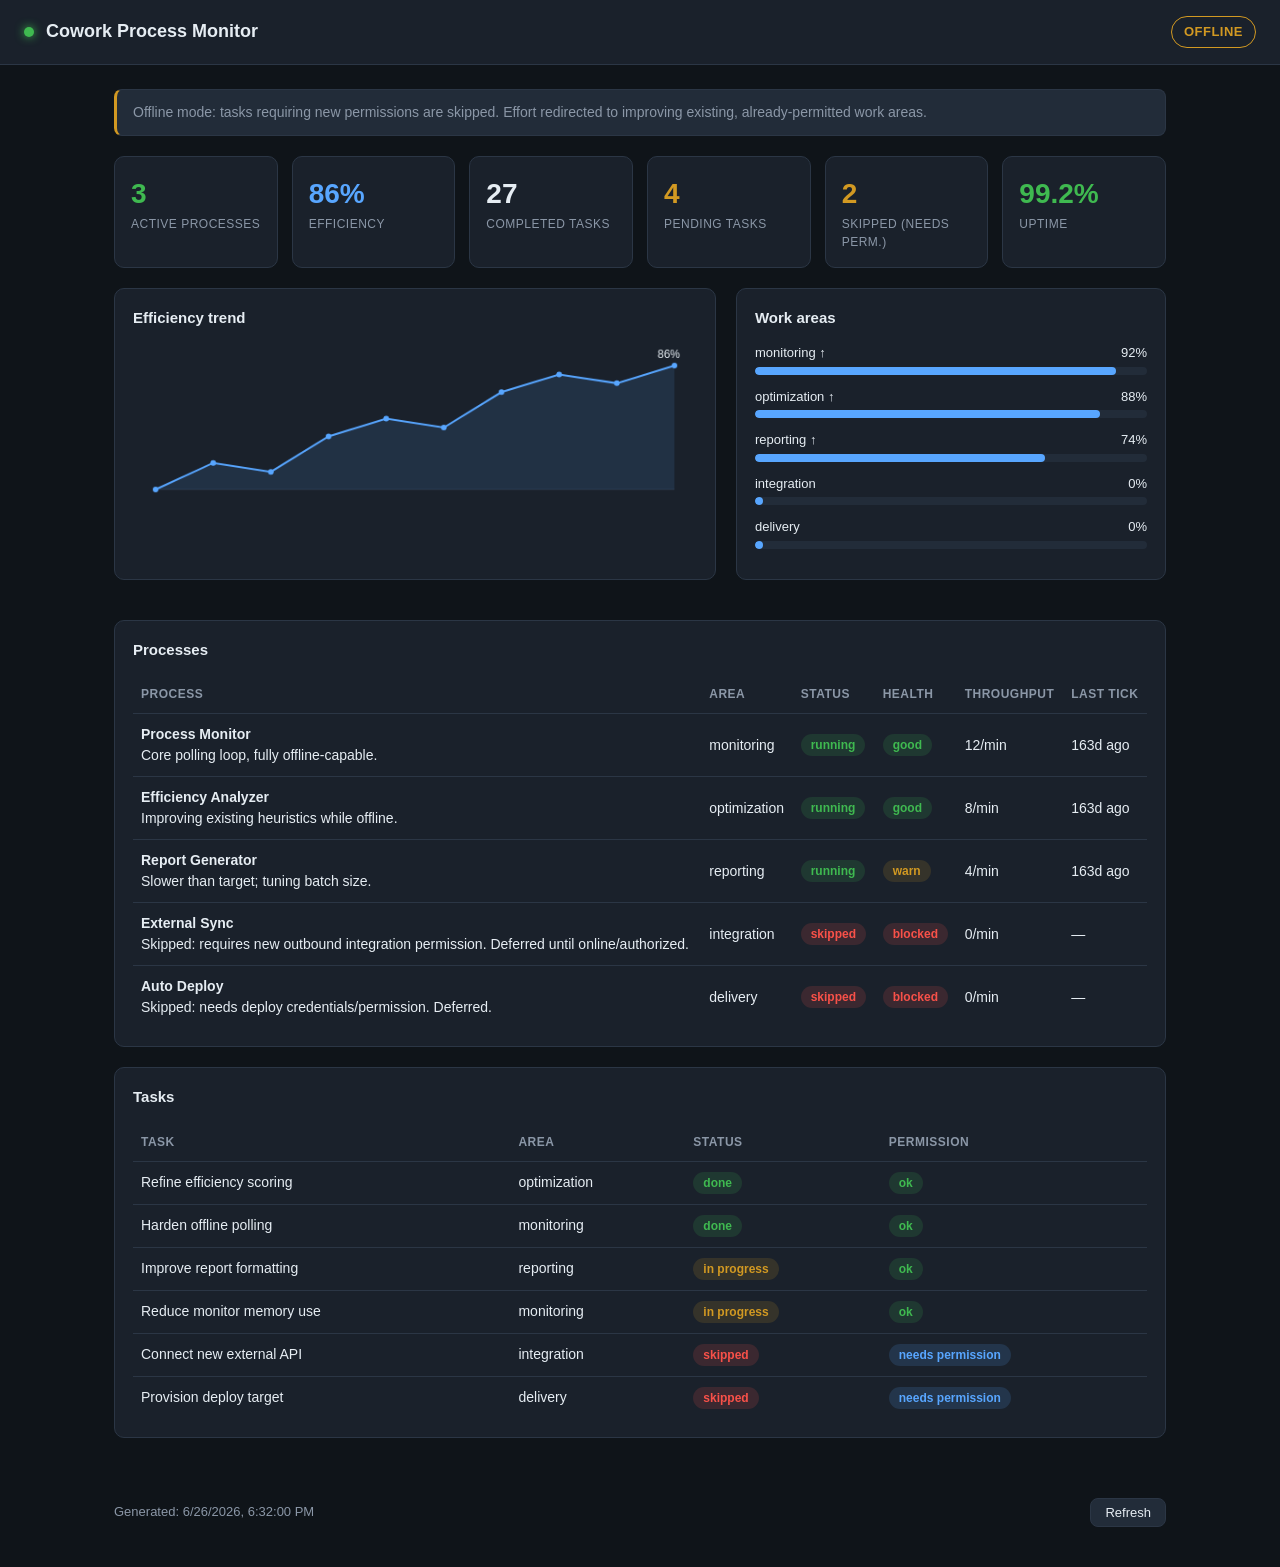
==== dashboard/index.html @ 56c5320e "Add self-contained Cowork process monitoring dashboard Web-accessible visual dashboard for monitorin" ====
<!DOCTYPE html>
<html lang="en">
<head>
  <meta charset="UTF-8" />
  <meta name="viewport" content="width=device-width, initial-scale=1.0" />
  <title>Cowork Process Monitor</title>
  <link rel="stylesheet" href="assets/dashboard.css" />
</head>
<body>
  <header class="topbar">
    <div class="brand">
      <span class="dot"></span>
      <h1>Cowork Process Monitor</h1>
    </div>
    <div class="mode" id="modeBadge">…</div>
  </header>

  <main id="app">
    <p class="loading" id="loading">Loading status…</p>

    <section class="mode-note" id="modeNote" hidden></section>

    <section class="cards" id="cards" hidden></section>

    <section class="grid">
      <div class="panel" id="trendPanel" hidden>
        <h2>Efficiency trend</h2>
        <canvas id="trend" width="600" height="180" aria-label="Efficiency trend chart"></canvas>
      </div>
      <div class="panel" id="areasPanel" hidden>
        <h2>Work areas</h2>
        <div id="areas"></div>
      </div>
    </section>

    <section class="panel" id="procPanel" hidden>
      <h2>Processes</h2>
      <table id="procTable">
        <thead>
          <tr><th>Process</th><th>Area</th><th>Status</th><th>Health</th><th>Throughput</th><th>Last tick</th></tr>
        </thead>
        <tbody></tbody>
      </table>
    </section>

    <section class="panel" id="taskPanel" hidden>
      <h2>Tasks</h2>
      <table id="taskTable">
        <thead><tr><th>Task</th><th>Area</th><th>Status</th><th>Permission</th></tr></thead>
        <tbody></tbody>
      </table>
    </section>
  </main>

  <footer class="footer">
    <span id="generatedAt">—</span>
    <button id="refresh" type="button">Refresh</button>
  </footer>

  <script src="assets/dashboard.js"></script>
</body>
</html>
---- dashboard/assets/dashboard.css ----
:root {
  --bg: #0f1419;
  --panel: #1a212b;
  --panel-2: #222c39;
  --text: #e6edf3;
  --muted: #8b97a7;
  --line: #2b3645;
  --good: #3fb950;
  --warn: #d29922;
  --bad: #f85149;
  --accent: #58a6ff;
}

* { box-sizing: border-box; }

body {
  margin: 0;
  font-family: -apple-system, BlinkMacSystemFont, "Segoe UI", Roboto, Helvetica, Arial, sans-serif;
  background: var(--bg);
  color: var(--text);
  line-height: 1.5;
}

.topbar {
  display: flex;
  align-items: center;
  justify-content: space-between;
  padding: 16px 24px;
  border-bottom: 1px solid var(--line);
  background: var(--panel);
}

.brand { display: flex; align-items: center; gap: 12px; }
.brand h1 { font-size: 18px; margin: 0; font-weight: 600; }
.brand .dot {
  width: 10px; height: 10px; border-radius: 50%;
  background: var(--good);
  box-shadow: 0 0 10px var(--good);
}

.mode {
  font-size: 13px;
  font-weight: 600;
  padding: 5px 12px;
  border-radius: 999px;
  border: 1px solid var(--line);
  text-transform: uppercase;
  letter-spacing: 0.5px;
}
.mode.offline { color: var(--warn); border-color: var(--warn); }
.mode.online { color: var(--good); border-color: var(--good); }

main { max-width: 1100px; margin: 0 auto; padding: 24px; }

.loading { color: var(--muted); }

.mode-note {
  background: var(--panel-2);
  border: 1px solid var(--line);
  border-left: 3px solid var(--warn);
  padding: 12px 16px;
  border-radius: 8px;
  font-size: 14px;
  color: var(--muted);
  margin-bottom: 20px;
}

.cards {
  display: grid;
  grid-template-columns: repeat(auto-fit, minmax(160px, 1fr));
  gap: 14px;
  margin-bottom: 20px;
}
.card {
  background: var(--panel);
  border: 1px solid var(--line);
  border-radius: 10px;
  padding: 16px;
}
.card .value { font-size: 28px; font-weight: 700; }
.card .label { font-size: 12px; color: var(--muted); text-transform: uppercase; letter-spacing: 0.5px; }
.card.accent .value { color: var(--accent); }
.card.warn .value { color: var(--warn); }
.card.good .value { color: var(--good); }

.grid {
  display: grid;
  grid-template-columns: 1.4fr 1fr;
  gap: 20px;
  margin-bottom: 20px;
}
@media (max-width: 760px) { .grid { grid-template-columns: 1fr; } }

.panel {
  background: var(--panel);
  border: 1px solid var(--line);
  border-radius: 10px;
  padding: 18px;
  margin-bottom: 20px;
}
.panel h2 { margin: 0 0 14px; font-size: 15px; font-weight: 600; }

canvas { width: 100%; height: auto; }

.area-row { margin-bottom: 12px; }
.area-row .area-head { display: flex; justify-content: space-between; font-size: 13px; margin-bottom: 4px; }
.area-bar { height: 8px; background: var(--panel-2); border-radius: 999px; overflow: hidden; }
.area-bar > span { display: block; height: 100%; background: var(--accent); border-radius: 999px; }

table { width: 100%; border-collapse: collapse; font-size: 14px; }
th, td { text-align: left; padding: 10px 8px; border-bottom: 1px solid var(--line); }
th { color: var(--muted); font-weight: 600; font-size: 12px; text-transform: uppercase; letter-spacing: 0.5px; }
tr:last-child td { border-bottom: none; }

.pill {
  display: inline-block;
  font-size: 12px;
  font-weight: 600;
  padding: 2px 10px;
  border-radius: 999px;
}
.pill.running, .pill.done, .pill.good { background: rgba(63,185,80,0.15); color: var(--good); }
.pill.warn, .pill.in_progress { background: rgba(210,153,34,0.15); color: var(--warn); }
.pill.skipped, .pill.blocked, .pill.bad { background: rgba(248,81,73,0.15); color: var(--bad); }
.pill.needs { background: rgba(88,166,255,0.15); color: var(--accent); }

.footer {
  max-width: 1100px;
  margin: 0 auto;
  padding: 16px 24px 40px;
  display: flex;
  align-items: center;
  justify-content: space-between;
  color: var(--muted);
  font-size: 13px;
}
.footer button {
  background: var(--panel-2);
  color: var(--text);
  border: 1px solid var(--line);
  border-radius: 8px;
  padding: 6px 14px;
  cursor: pointer;
  font-size: 13px;
}
.footer button:hover { border-color: var(--accent); }
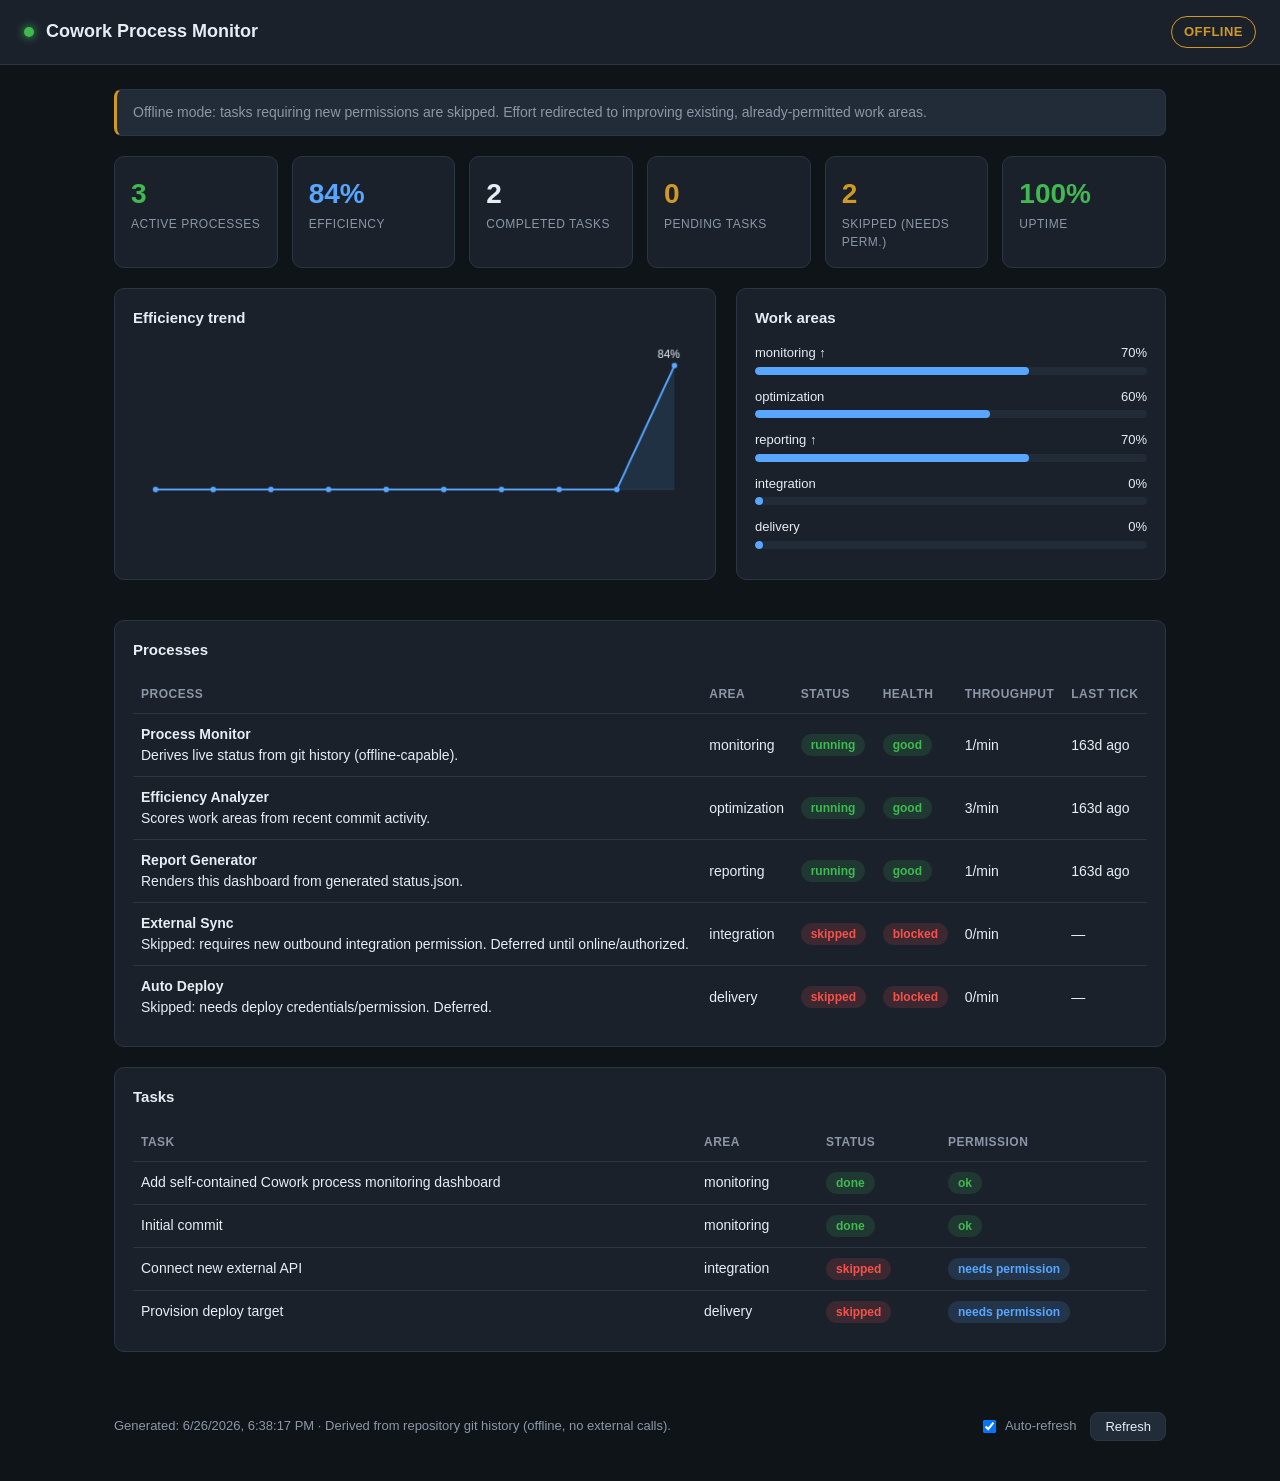
==== commit efbd2228: "Add real git-derived data feed, fix Pages deploy, dashboard tweaks - generate_status.py builds statu" ====
--- a/dashboard/index.html
+++ b/dashboard/index.html
@@ -4,6 +4,7 @@
   <meta charset="UTF-8" />
   <meta name="viewport" content="width=device-width, initial-scale=1.0" />
   <title>Cowork Process Monitor</title>
+  <link rel="icon" href="data:," />
   <link rel="stylesheet" href="assets/dashboard.css" />
 </head>
 <body>
@@ -53,8 +54,14 @@
   </main>
 
   <footer class="footer">
-    <span id="generatedAt">—</span>
-    <button id="refresh" type="button">Refresh</button>
+    <span id="meta">
+      <span id="generatedAt">—</span>
+      <span id="dataSource" class="datasource"></span>
+    </span>
+    <span class="footer-actions">
+      <label class="auto"><input type="checkbox" id="autoRefresh" checked /> Auto-refresh</label>
+      <button id="refresh" type="button">Refresh</button>
+    </span>
   </footer>
 
   <script src="assets/dashboard.js"></script>
--- a/dashboard/assets/dashboard.css
+++ b/dashboard/assets/dashboard.css
@@ -144,3 +144,9 @@
   font-size: 13px;
 }
 .footer button:hover { border-color: var(--accent); }
+.footer-actions { display: flex; align-items: center; gap: 14px; }
+.footer .auto { display: flex; align-items: center; gap: 6px; cursor: pointer; }
+.datasource { color: var(--muted); }
+@media (max-width: 600px) {
+  .footer { flex-direction: column; align-items: flex-start; gap: 12px; }
+}
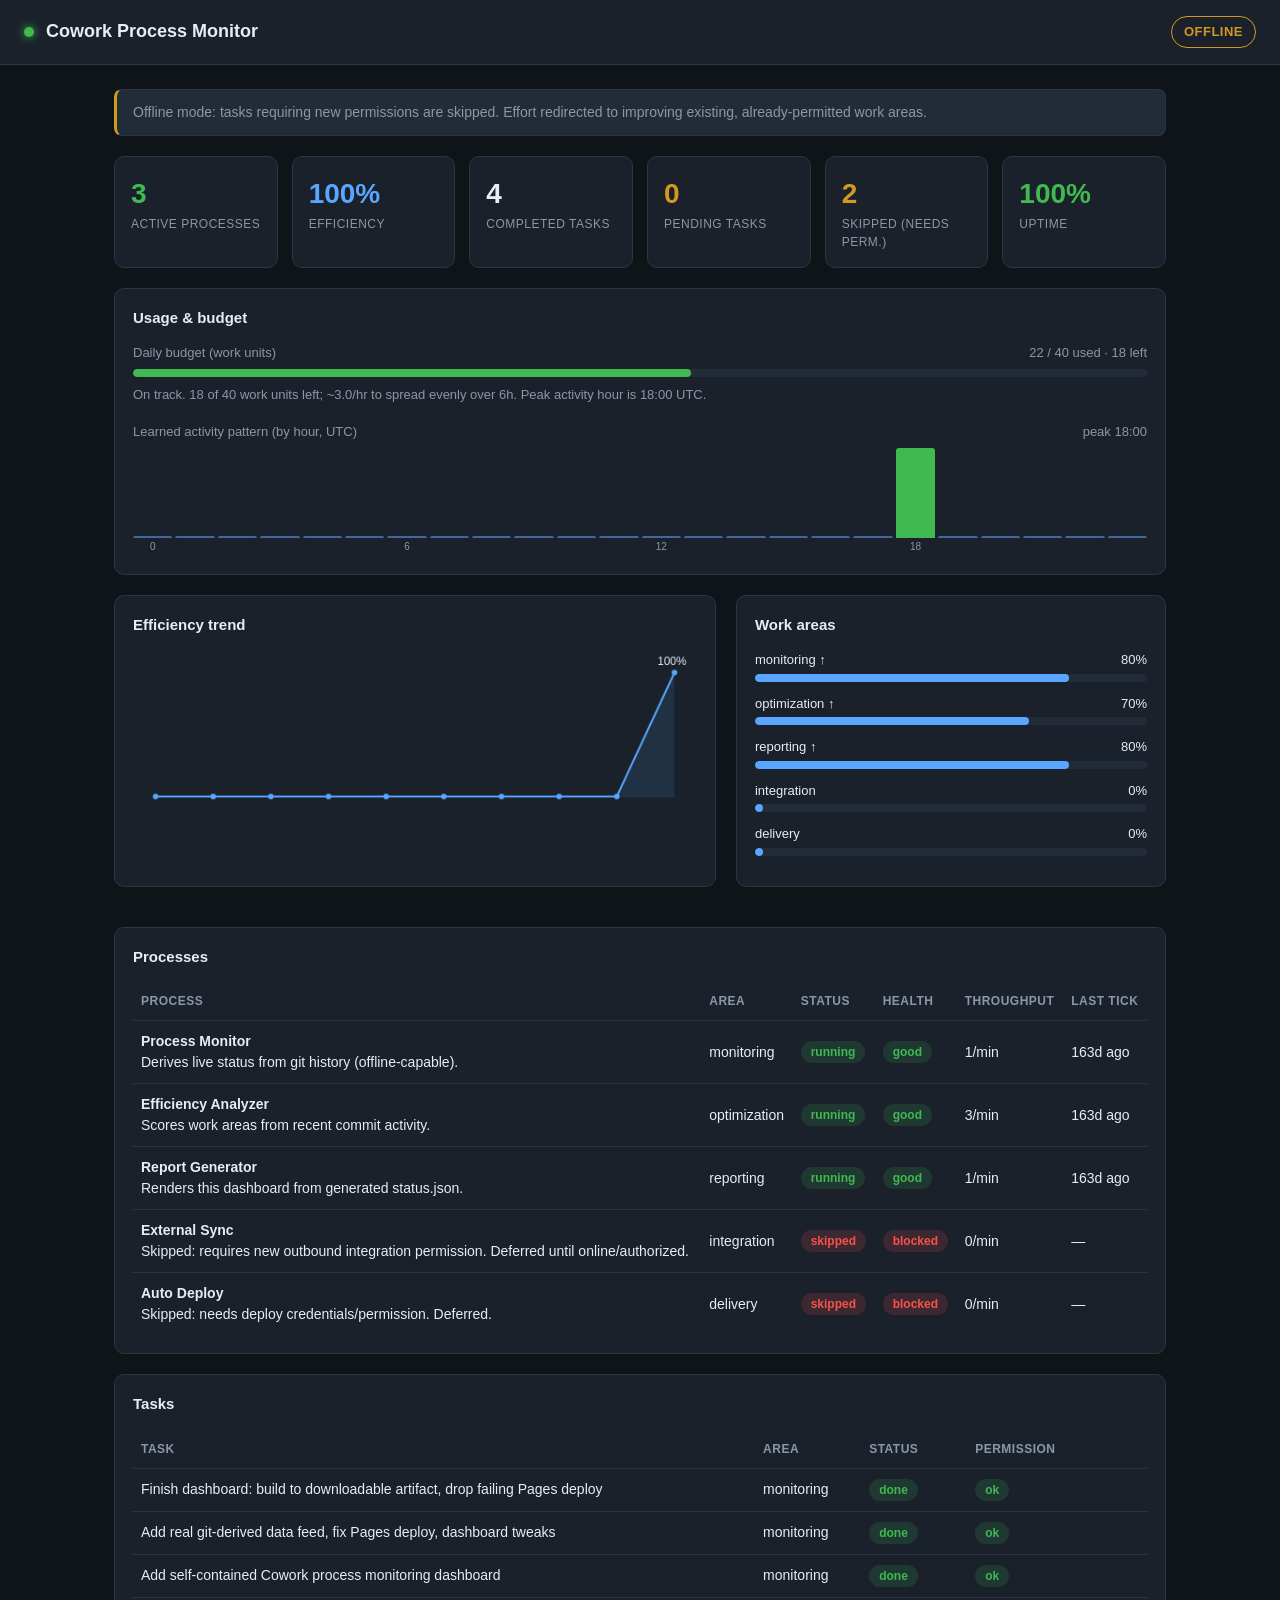
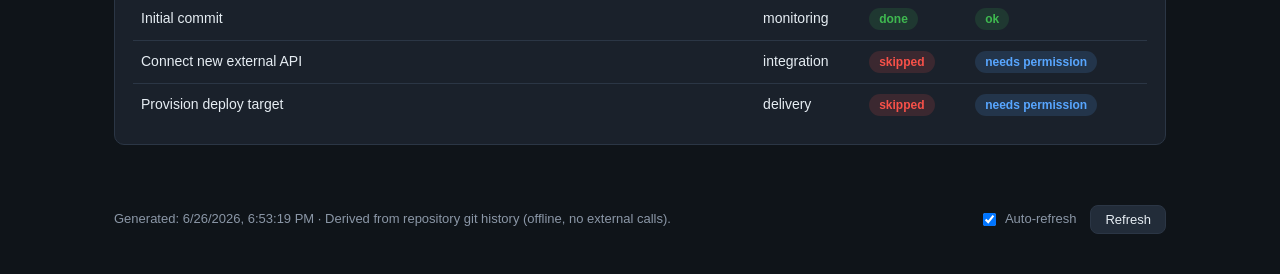
==== commit 3e0fd030: "Add usage/budget tracking panel; restore Pages deploy (repo now public) - Usage & budget panel: dail" ====
--- a/dashboard/index.html
+++ b/dashboard/index.html
@@ -22,6 +22,24 @@
     <section class="mode-note" id="modeNote" hidden></section>
 
     <section class="cards" id="cards" hidden></section>
+
+    <section class="panel" id="usagePanel" hidden>
+      <h2>Usage &amp; budget</h2>
+      <div class="usage-top">
+        <div class="usage-budget">
+          <div class="usage-head">
+            <span id="usageLabel">Daily budget</span>
+            <span id="usageNums">—</span>
+          </div>
+          <div class="area-bar"><span id="usageFill"></span></div>
+          <p class="usage-note" id="usageNote"></p>
+        </div>
+      </div>
+      <div class="usage-pattern">
+        <div class="usage-head"><span>Learned activity pattern (by hour, UTC)</span><span id="peakHour"></span></div>
+        <div class="hours" id="hours"></div>
+      </div>
+    </section>
 
     <section class="grid">
       <div class="panel" id="trendPanel" hidden>
--- a/dashboard/assets/dashboard.css
+++ b/dashboard/assets/dashboard.css
@@ -102,6 +102,16 @@
 
 canvas { width: 100%; height: auto; }
 
+.usage-head { display: flex; justify-content: space-between; font-size: 13px; color: var(--muted); margin-bottom: 6px; }
+.usage-note { font-size: 13px; color: var(--muted); margin: 8px 0 0; }
+.usage-pattern { margin-top: 18px; }
+.hours { display: flex; align-items: flex-end; gap: 3px; height: 90px; }
+.hour { flex: 1; display: flex; flex-direction: column; align-items: center; justify-content: flex-end; height: 100%; position: relative; }
+.hour-bar { width: 100%; min-height: 2px; background: var(--accent); border-radius: 3px 3px 0 0; opacity: 0.55; }
+.hour-bar.peak { background: var(--good); opacity: 1; }
+.hour-label { position: absolute; bottom: -16px; font-size: 10px; color: var(--muted); }
+.usage-pattern { padding-bottom: 18px; }
+
 .area-row { margin-bottom: 12px; }
 .area-row .area-head { display: flex; justify-content: space-between; font-size: 13px; margin-bottom: 4px; }
 .area-bar { height: 8px; background: var(--panel-2); border-radius: 999px; overflow: hidden; }
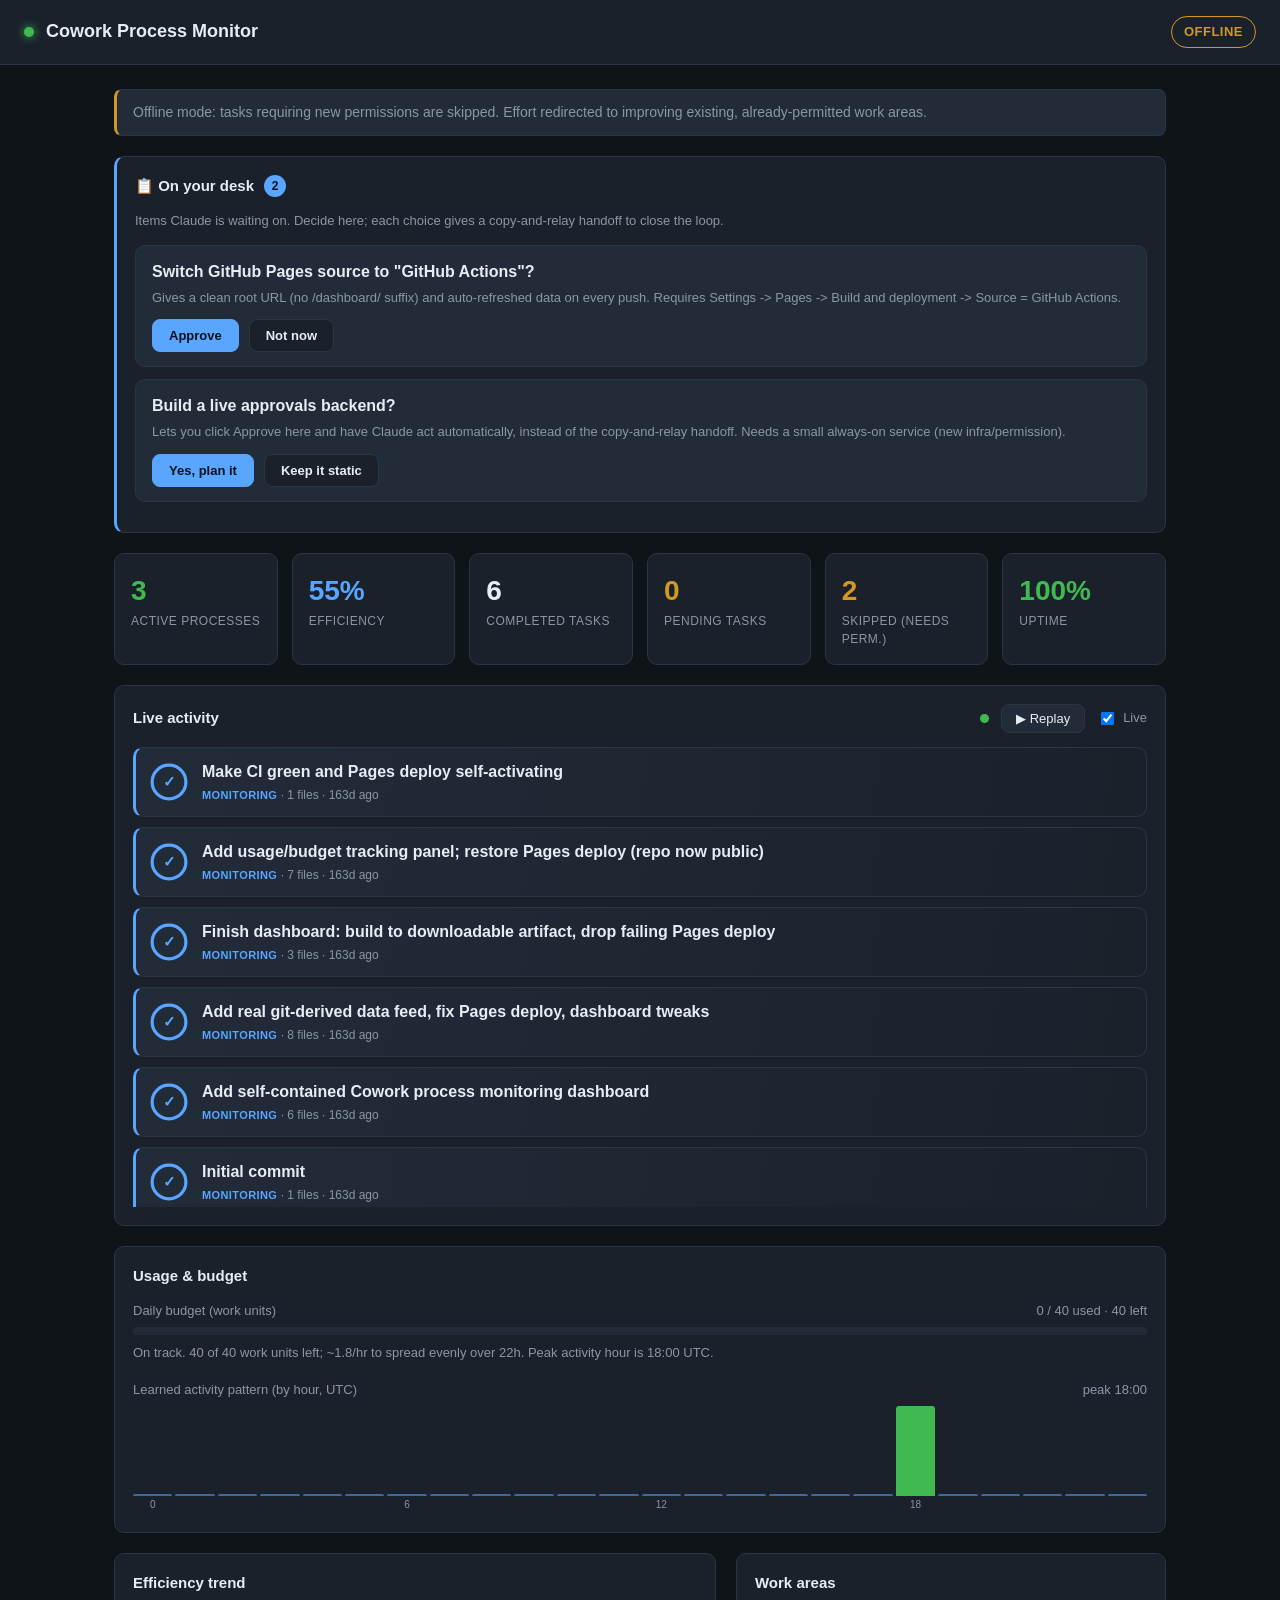
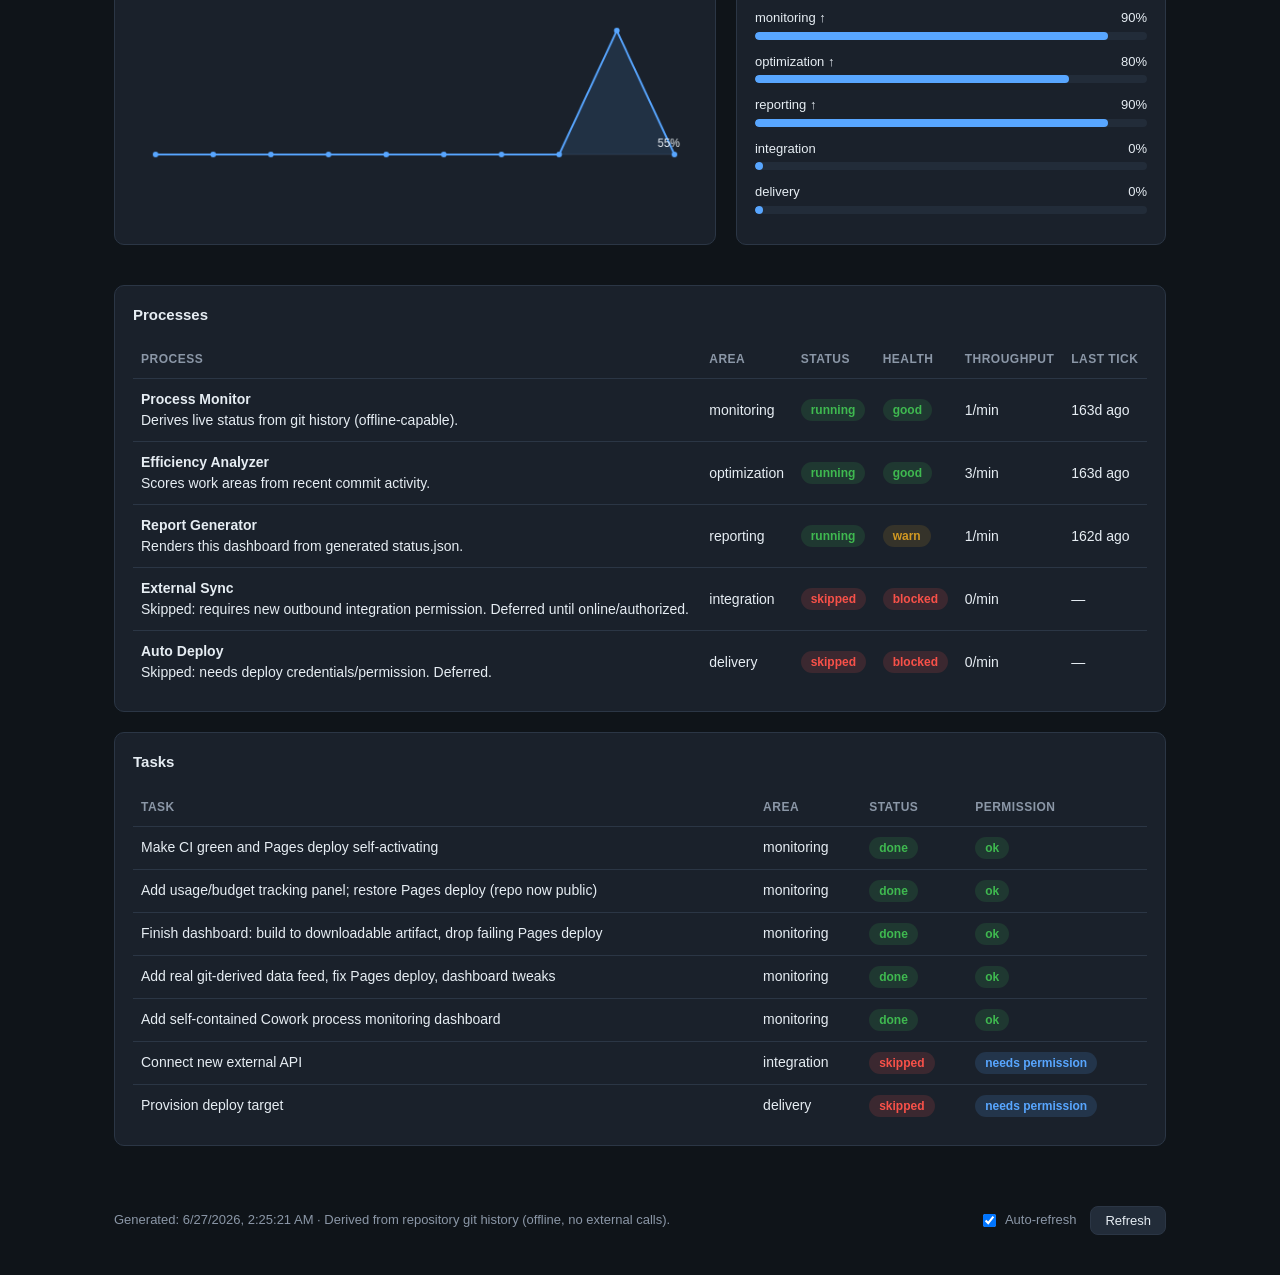
==== commit 2388f8b2: "Add approvals inbox ('on your desk') and animated live activity feed - On your desk: a panel listing" ====
--- a/dashboard/index.html
+++ b/dashboard/index.html
@@ -21,7 +21,26 @@
 
     <section class="mode-note" id="modeNote" hidden></section>
 
+    <section class="panel desk" id="deskPanel" hidden>
+      <h2>📋 On your desk <span class="badge" id="deskCount">0</span></h2>
+      <p class="desk-sub" id="deskSub">Questions and actions waiting on you. Decide here.</p>
+      <div id="deskItems"></div>
+    </section>
+
     <section class="cards" id="cards" hidden></section>
+
+    <section class="panel feed-panel" id="feedPanel" hidden>
+      <div class="feed-header">
+        <h2>Live activity</h2>
+        <div class="feed-controls">
+          <span class="live-dot" id="liveDot" title="live"></span>
+          <button id="replayBtn" type="button">▶ Replay</button>
+          <label class="auto"><input type="checkbox" id="liveToggle" checked /> Live</label>
+        </div>
+      </div>
+      <canvas id="burst" class="burst-canvas"></canvas>
+      <div id="feed" class="feed"></div>
+    </section>
 
     <section class="panel" id="usagePanel" hidden>
       <h2>Usage &amp; budget</h2>
--- a/dashboard/assets/dashboard.css
+++ b/dashboard/assets/dashboard.css
@@ -160,3 +160,90 @@
 @media (max-width: 600px) {
   .footer { flex-direction: column; align-items: flex-start; gap: 12px; }
 }
+
+/* ---------- Approvals inbox ("on your desk") ---------- */
+.desk { border-left: 3px solid var(--accent); }
+.desk h2 { display: flex; align-items: center; gap: 10px; }
+.badge {
+  display: inline-flex; align-items: center; justify-content: center;
+  min-width: 22px; height: 22px; padding: 0 7px; border-radius: 999px;
+  background: var(--accent); color: #06121f; font-size: 12px; font-weight: 700;
+}
+.desk-sub { color: var(--muted); font-size: 13px; margin: 0 0 14px; }
+.desk-empty { color: var(--muted); }
+.desk-card {
+  background: var(--panel-2); border: 1px solid var(--line); border-radius: 10px;
+  padding: 14px 16px; margin-bottom: 12px;
+  transition: border-color .2s, opacity .3s;
+}
+.desk-card.decided { opacity: 0.8; border-color: var(--good); }
+.desk-title { font-weight: 600; margin-bottom: 4px; }
+.desk-detail { color: var(--muted); font-size: 13px; margin-bottom: 12px; }
+.desk-actions { display: flex; gap: 10px; flex-wrap: wrap; }
+.desk-btn {
+  background: var(--panel); color: var(--text); border: 1px solid var(--line);
+  border-radius: 8px; padding: 8px 16px; cursor: pointer; font-size: 13px;
+  font-weight: 600; transition: transform .1s, border-color .2s, background .2s;
+}
+.desk-btn:hover { border-color: var(--accent); transform: translateY(-1px); }
+.desk-btn.primary { background: var(--accent); color: #06121f; border-color: var(--accent); }
+.desk-btn.small { padding: 5px 12px; font-weight: 500; }
+.desk-btn.ghost { background: transparent; color: var(--muted); }
+.desk-decided { display: flex; align-items: center; gap: 14px; flex-wrap: wrap; margin-top: 4px; }
+.desk-chosen { color: var(--good); font-weight: 600; font-size: 14px; }
+.desk-link { color: var(--accent); font-size: 13px; text-decoration: none; }
+.desk-link:hover { text-decoration: underline; }
+
+/* ---------- Live activity feed ---------- */
+.feed-panel { position: relative; overflow: hidden; }
+.feed-header { display: flex; align-items: center; justify-content: space-between; margin-bottom: 14px; }
+.feed-header h2 { margin: 0; }
+.feed-controls { display: flex; align-items: center; gap: 12px; }
+.feed-controls button {
+  background: var(--panel-2); color: var(--text); border: 1px solid var(--line);
+  border-radius: 8px; padding: 6px 14px; cursor: pointer; font-size: 13px;
+}
+.feed-controls button:hover { border-color: var(--accent); }
+.feed-controls .auto { display: flex; align-items: center; gap: 6px; cursor: pointer; font-size: 13px; color: var(--muted); }
+.live-dot { width: 9px; height: 9px; border-radius: 50%; background: var(--good); box-shadow: 0 0 0 0 rgba(63,185,80,0.6); animation: pulse 1.8s infinite; }
+.live-dot.off { background: var(--muted); animation: none; box-shadow: none; }
+@keyframes pulse {
+  0% { box-shadow: 0 0 0 0 rgba(63,185,80,0.6); }
+  70% { box-shadow: 0 0 0 9px rgba(63,185,80,0); }
+  100% { box-shadow: 0 0 0 0 rgba(63,185,80,0); }
+}
+.burst-canvas { position: absolute; inset: 0; pointer-events: none; z-index: 5; }
+
+.feed { display: flex; flex-direction: column; gap: 10px; max-height: 460px; overflow-y: auto; }
+.feed-item {
+  display: flex; align-items: center; gap: 14px;
+  background: linear-gradient(100deg, var(--panel-2), var(--panel));
+  border: 1px solid var(--line); border-left: 3px solid var(--accent);
+  border-radius: 10px; padding: 12px 14px;
+  opacity: 0; transform: translateX(-14px);
+  transition: opacity .45s ease, transform .45s ease, box-shadow .3s;
+}
+.feed-item.show { opacity: 1; transform: translateX(0); }
+.feed-item:hover { box-shadow: 0 0 0 1px var(--accent), 0 6px 18px rgba(0,0,0,0.35); }
+.feed-ring { position: relative; width: 38px; height: 38px; flex: none; }
+.feed-ring svg { width: 38px; height: 38px; transform: rotate(-90deg); }
+.feed-ring circle { fill: none; stroke-width: 3; }
+.feed-ring circle.bg { stroke: var(--line); }
+.feed-ring circle.fg {
+  stroke: var(--accent); stroke-dasharray: 100.5; stroke-dashoffset: 100.5;
+  stroke-linecap: round; animation: ringfill .9s ease forwards;
+}
+@keyframes ringfill { to { stroke-dashoffset: 0; } }
+.feed-ring .check {
+  position: absolute; inset: 0; display: flex; align-items: center; justify-content: center;
+  color: var(--accent); font-weight: 700; font-size: 15px;
+  opacity: 0; animation: checkin .4s ease .7s forwards;
+}
+@keyframes checkin { from { opacity: 0; transform: scale(0.4); } to { opacity: 1; transform: scale(1); } }
+.feed-body { min-width: 0; }
+.feed-title { font-weight: 600; white-space: nowrap; overflow: hidden; text-overflow: ellipsis; }
+.feed-meta { font-size: 12px; color: var(--muted); margin-top: 2px; }
+.feed-area {
+  color: var(--accent); font-weight: 600; text-transform: uppercase;
+  font-size: 11px; letter-spacing: 0.4px;
+}
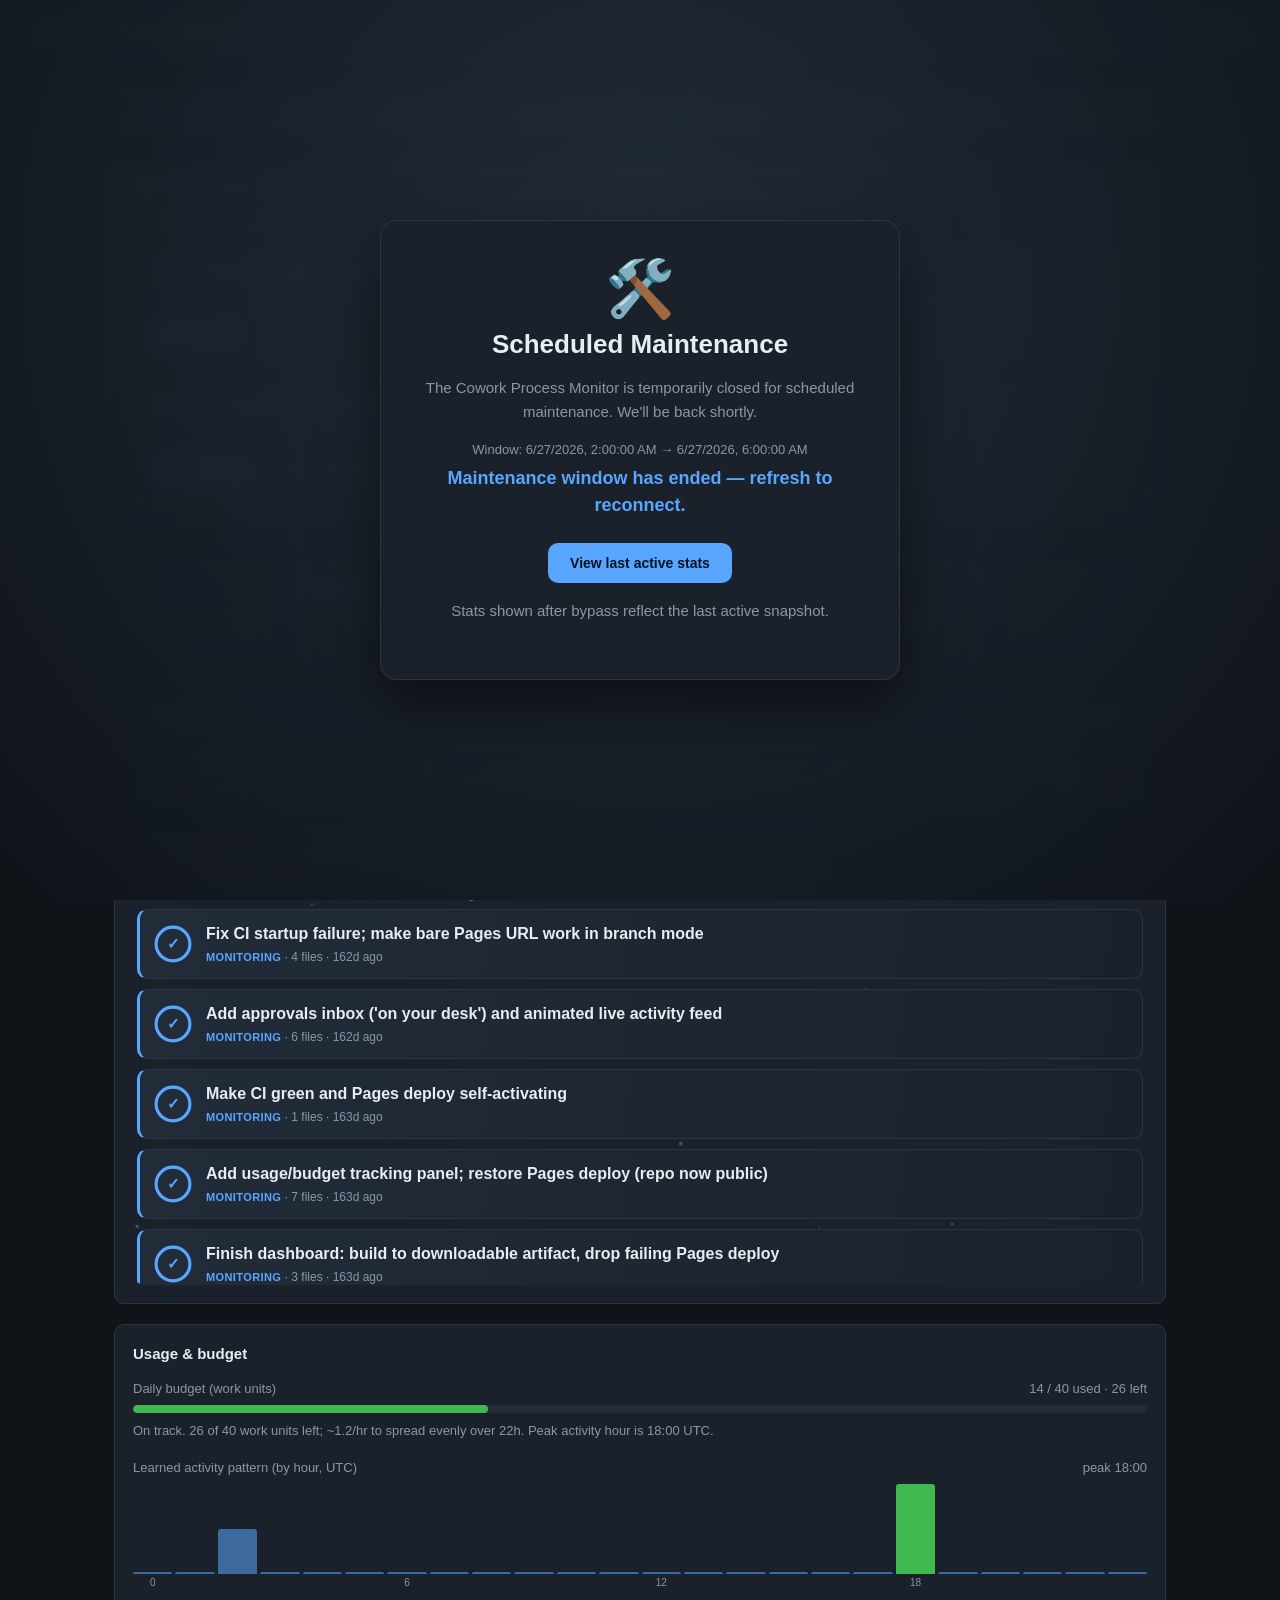
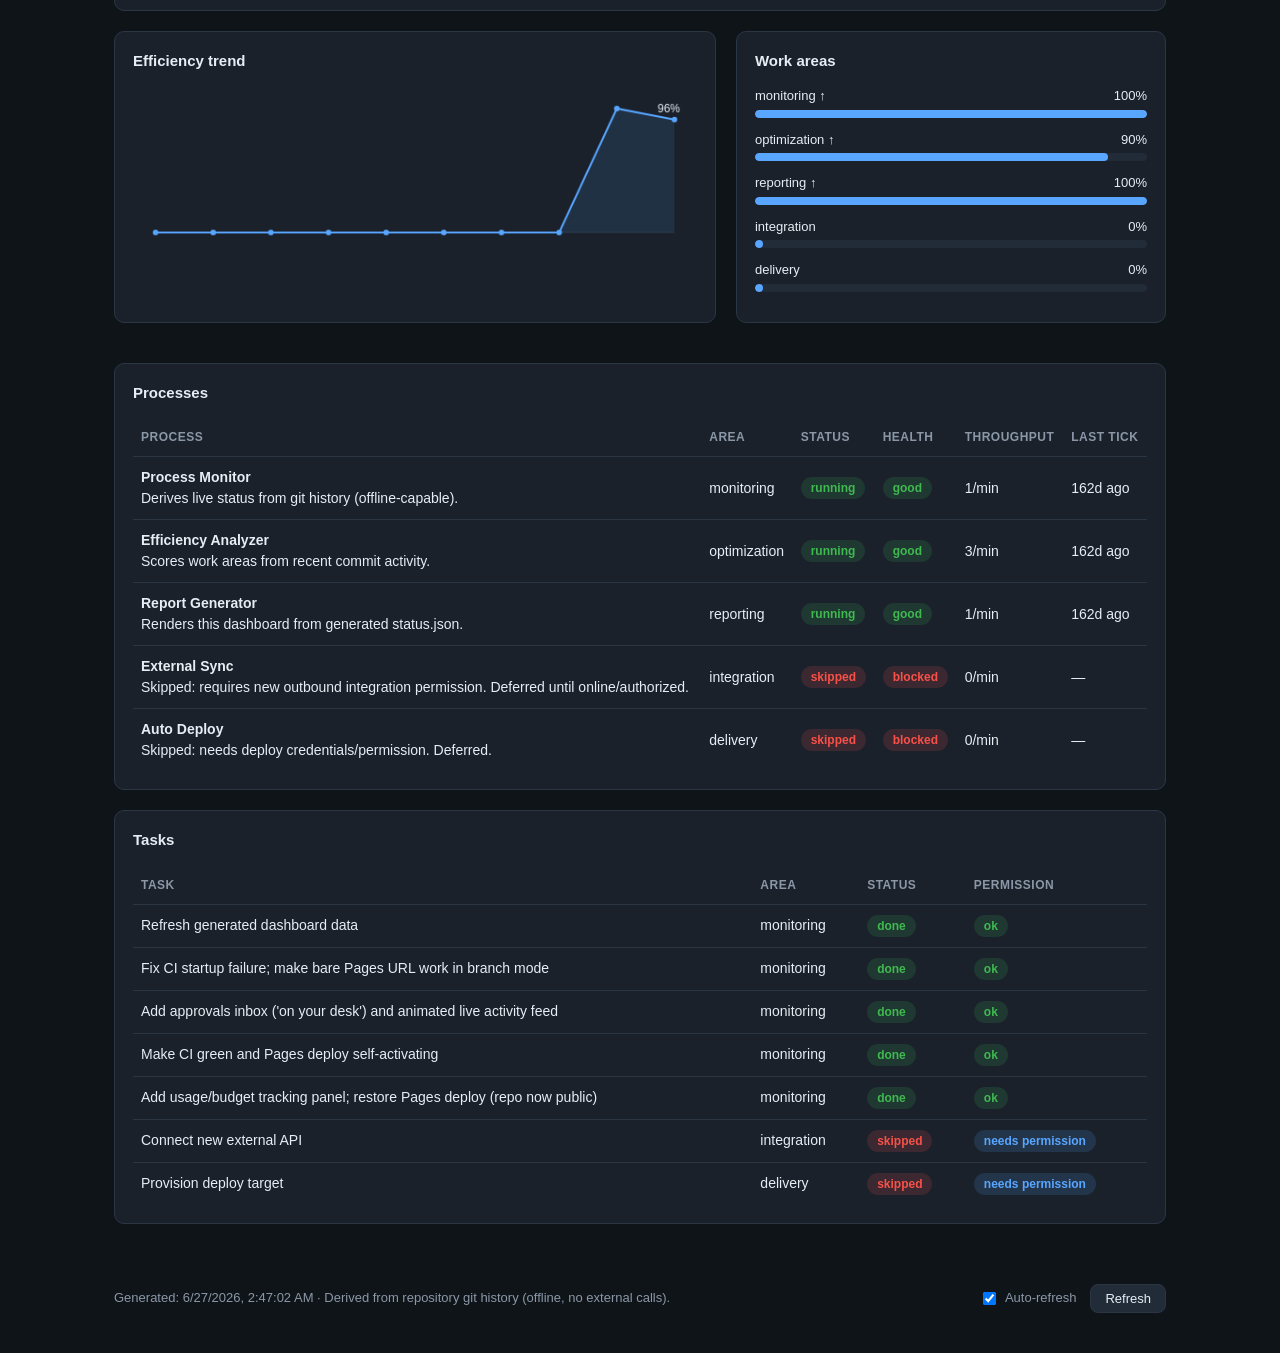
==== commit 79491c29: "Add scheduled-maintenance overlay, narration, and pseudo-3D feed - Maintenance overlay (data/mainten" ====
--- a/dashboard/index.html
+++ b/dashboard/index.html
@@ -8,6 +8,23 @@
   <link rel="stylesheet" href="assets/dashboard.css" />
 </head>
 <body>
+  <div id="maintenance" class="maintenance" hidden>
+    <div class="maint-card">
+      <div class="maint-icon">🛠️</div>
+      <h1 id="maintTitle">Scheduled Maintenance</h1>
+      <p id="maintMessage"></p>
+      <div class="maint-window" id="maintWindow"></div>
+      <div class="maint-countdown" id="maintCountdown"></div>
+      <button id="maintBypass" type="button" class="maint-bypass">View last active stats</button>
+      <p class="maint-fineprint">Stats shown after bypass reflect the last active snapshot.</p>
+    </div>
+  </div>
+
+  <div id="staleBanner" class="stale-banner" hidden>
+    🛠️ Maintenance mode — showing the last active stats (may be out of date).
+    <button id="reEnterMaint" type="button">Back to maintenance notice</button>
+  </div>
+
   <header class="topbar">
     <div class="brand">
       <span class="dot"></span>
@@ -38,8 +55,16 @@
           <label class="auto"><input type="checkbox" id="liveToggle" checked /> Live</label>
         </div>
       </div>
-      <canvas id="burst" class="burst-canvas"></canvas>
-      <div id="feed" class="feed"></div>
+      <div class="narration" id="narration">
+        <span class="narr-icon">🗣️</span>
+        <span id="narrText">Booting narrator…</span>
+        <label class="auto narr-voice"><input type="checkbox" id="voiceToggle" /> 🔊 Voice</label>
+      </div>
+      <div class="feed-stage" id="feedStage">
+        <canvas id="stars" class="stars-canvas"></canvas>
+        <canvas id="burst" class="burst-canvas"></canvas>
+        <div id="feed" class="feed feed-3d"></div>
+      </div>
     </section>
 
     <section class="panel" id="usagePanel" hidden>
--- a/dashboard/assets/dashboard.css
+++ b/dashboard/assets/dashboard.css
@@ -12,6 +12,7 @@
 }
 
 * { box-sizing: border-box; }
+[hidden] { display: none !important; }
 
 body {
   margin: 0;
@@ -247,3 +248,78 @@
   color: var(--accent); font-weight: 600; text-transform: uppercase;
   font-size: 11px; letter-spacing: 0.4px;
 }
+
+/* ---------- Scheduled maintenance overlay ---------- */
+body.maint-locked { overflow: hidden; }
+.maintenance {
+  position: fixed; inset: 0; z-index: 1000;
+  display: flex; align-items: center; justify-content: center;
+  padding: 24px;
+  background: radial-gradient(circle at 50% 30%, rgba(34,44,57,0.96), rgba(15,20,25,0.985));
+  backdrop-filter: blur(8px);
+  animation: maintfade .4s ease;
+}
+@keyframes maintfade { from { opacity: 0; } to { opacity: 1; } }
+.maint-card {
+  max-width: 520px; width: 100%; text-align: center;
+  background: var(--panel); border: 1px solid var(--line);
+  border-radius: 16px; padding: 40px 32px;
+  box-shadow: 0 24px 60px rgba(0,0,0,0.5);
+}
+.maint-icon { font-size: 56px; line-height: 1; margin-bottom: 8px; animation: wrench 2.4s ease-in-out infinite; }
+@keyframes wrench { 0%,100% { transform: rotate(-8deg); } 50% { transform: rotate(8deg); } }
+.maint-card h1 { font-size: 26px; margin: 8px 0 12px; }
+.maint-card p { color: var(--muted); margin: 0 0 16px; font-size: 15px; line-height: 1.6; }
+.maint-window { font-size: 13px; color: var(--muted); margin-bottom: 6px; }
+.maint-countdown {
+  font-size: 18px; font-weight: 700; color: var(--accent);
+  font-variant-numeric: tabular-nums; margin-bottom: 24px; min-height: 24px;
+}
+.maint-bypass {
+  background: var(--accent); color: #06121f; border: none;
+  border-radius: 10px; padding: 12px 22px; font-size: 14px; font-weight: 700;
+  cursor: pointer; transition: transform .1s, filter .2s;
+}
+.maint-bypass:hover { transform: translateY(-1px); filter: brightness(1.08); }
+.maint-fineprint { font-size: 12px; color: var(--muted); margin-top: 16px !important; }
+
+.stale-banner {
+  position: sticky; top: 0; z-index: 50;
+  display: flex; align-items: center; justify-content: center; gap: 14px;
+  background: rgba(210,153,34,0.16); color: var(--warn);
+  border-bottom: 1px solid var(--warn);
+  padding: 8px 16px; font-size: 13px; font-weight: 600;
+}
+.stale-banner button {
+  background: transparent; color: var(--warn);
+  border: 1px solid var(--warn); border-radius: 7px;
+  padding: 4px 10px; cursor: pointer; font-size: 12px;
+}
+.stale-banner button:hover { background: rgba(210,153,34,0.2); }
+
+/* ---------- Narration + 3D feed stage ---------- */
+.narration {
+  display: flex; align-items: center; gap: 10px;
+  background: var(--panel-2); border: 1px solid var(--line);
+  border-radius: 10px; padding: 10px 14px; margin-bottom: 14px;
+  font-size: 14px;
+}
+.narration .narr-icon { font-size: 16px; }
+#narrText { flex: 1; color: var(--text); }
+.narr-voice { color: var(--muted); white-space: nowrap; }
+
+.feed-stage {
+  position: relative;
+  border-radius: 12px;
+  overflow: hidden;
+  perspective: 900px;
+}
+.stars-canvas { position: absolute; inset: 0; z-index: 0; pointer-events: none; }
+.feed-stage .burst-canvas { z-index: 6; }
+.feed-3d {
+  position: relative; z-index: 2;
+  transform-style: preserve-3d;
+  transition: transform .25s ease;
+  padding: 4px;
+}
+.feed-3d .feed-item { transform: translateZ(18px); }
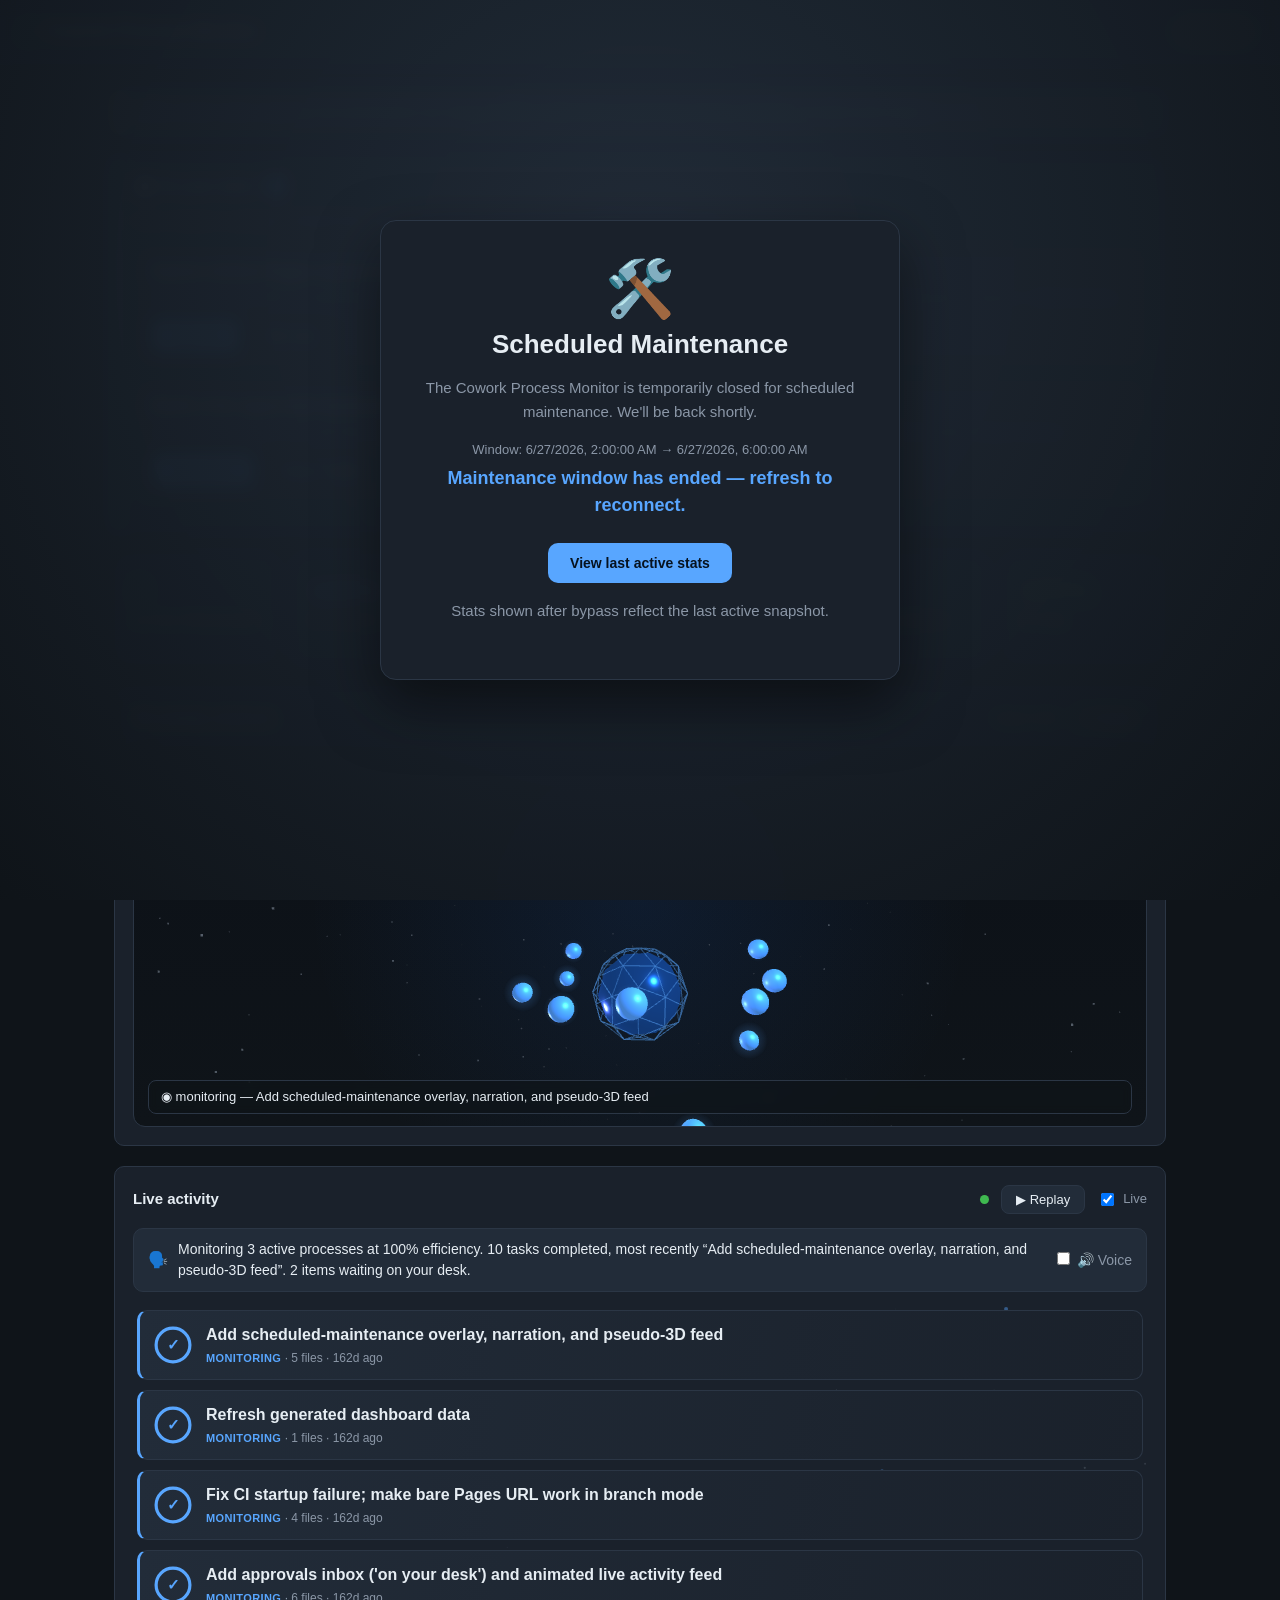
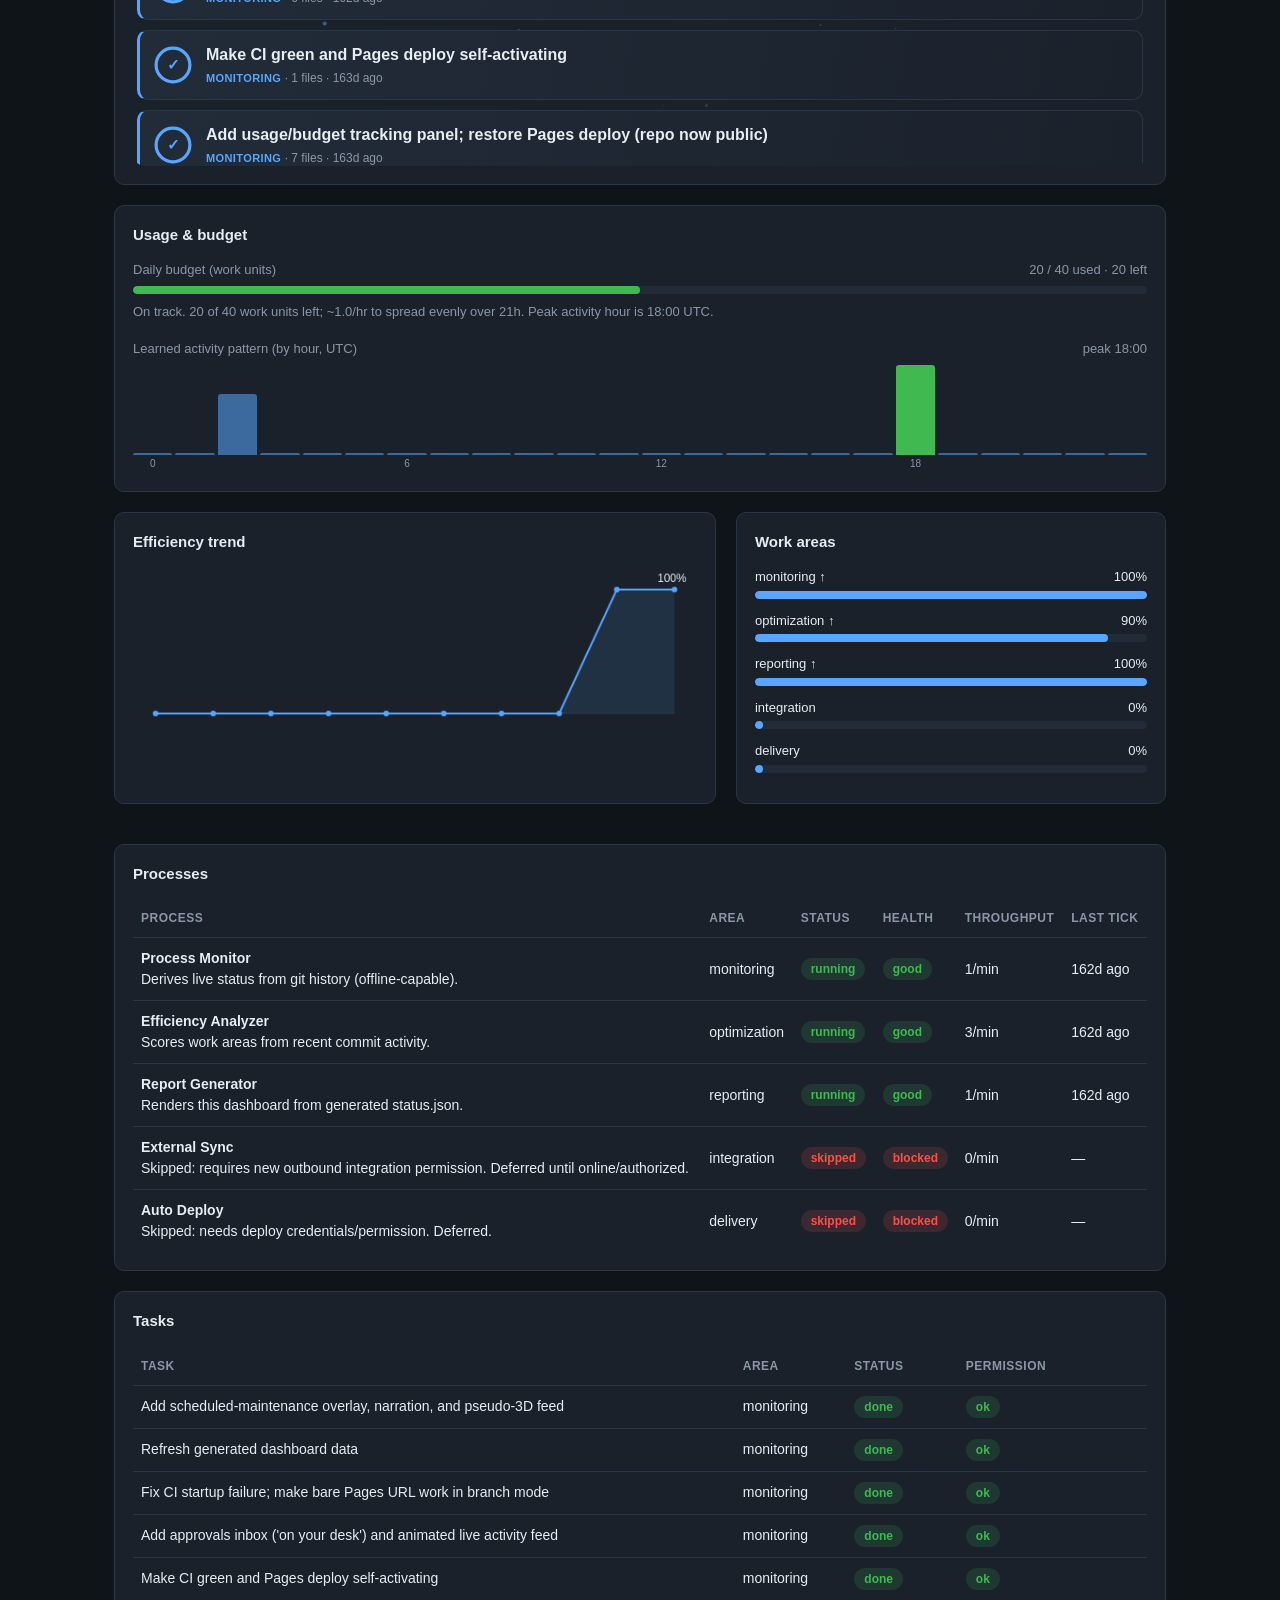
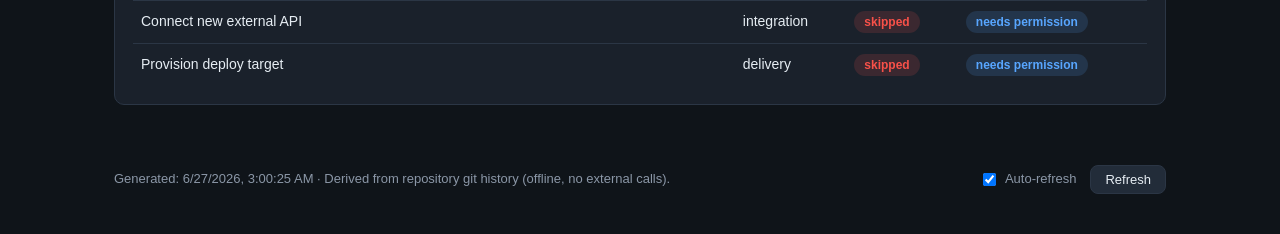
==== commit 7773ebb1: "Add real WebGL 3D activity universe (vendored Three.js) A genuine 3D scene: a wireframe icosahedron " ====
--- a/dashboard/index.html
+++ b/dashboard/index.html
@@ -45,6 +45,20 @@
     </section>
 
     <section class="cards" id="cards" hidden></section>
+
+    <section class="panel scene-panel" id="scenePanel" hidden>
+      <div class="feed-header">
+        <h2>3D activity universe</h2>
+        <div class="feed-controls">
+          <span class="scene-hint">drag to orbit</span>
+          <button id="scenePulse" type="button">✦ Pulse</button>
+        </div>
+      </div>
+      <div class="scene-wrap">
+        <canvas id="scene3d"></canvas>
+        <div class="scene-label" id="scene3dLabel">Initializing 3D scene…</div>
+      </div>
+    </section>
 
     <section class="panel feed-panel" id="feedPanel" hidden>
       <div class="feed-header">
@@ -126,6 +140,8 @@
     </span>
   </footer>
 
+  <script src="vendor/three.min.js"></script>
+  <script src="assets/scene3d.js"></script>
   <script src="assets/dashboard.js"></script>
 </body>
 </html>
--- a/dashboard/assets/dashboard.css
+++ b/dashboard/assets/dashboard.css
@@ -323,3 +323,31 @@
   padding: 4px;
 }
 .feed-3d .feed-item { transform: translateZ(18px); }
+
+/* ---------- 3D activity universe ---------- */
+.scene-panel { position: relative; }
+.scene-hint { font-size: 12px; color: var(--muted); }
+.feed-controls #scenePulse {
+  background: var(--panel-2); color: var(--text); border: 1px solid var(--line);
+  border-radius: 8px; padding: 6px 14px; cursor: pointer; font-size: 13px;
+}
+.feed-controls #scenePulse:hover { border-color: var(--accent); }
+.scene-wrap {
+  position: relative; width: 100%; height: 380px;
+  border-radius: 12px; overflow: hidden;
+  background:
+    radial-gradient(circle at 50% 40%, rgba(31,111,235,0.10), transparent 60%),
+    linear-gradient(180deg, #0c1118, #0f1419);
+  border: 1px solid var(--line);
+  touch-action: none;
+}
+#scene3d { display: block; width: 100%; height: 100%; cursor: grab; }
+#scene3d:active { cursor: grabbing; }
+.scene-label {
+  position: absolute; left: 14px; bottom: 12px; right: 14px;
+  font-size: 13px; color: var(--text);
+  background: rgba(15,20,25,0.55); backdrop-filter: blur(4px);
+  border: 1px solid var(--line); border-radius: 8px;
+  padding: 6px 12px; pointer-events: none;
+  white-space: nowrap; overflow: hidden; text-overflow: ellipsis;
+}
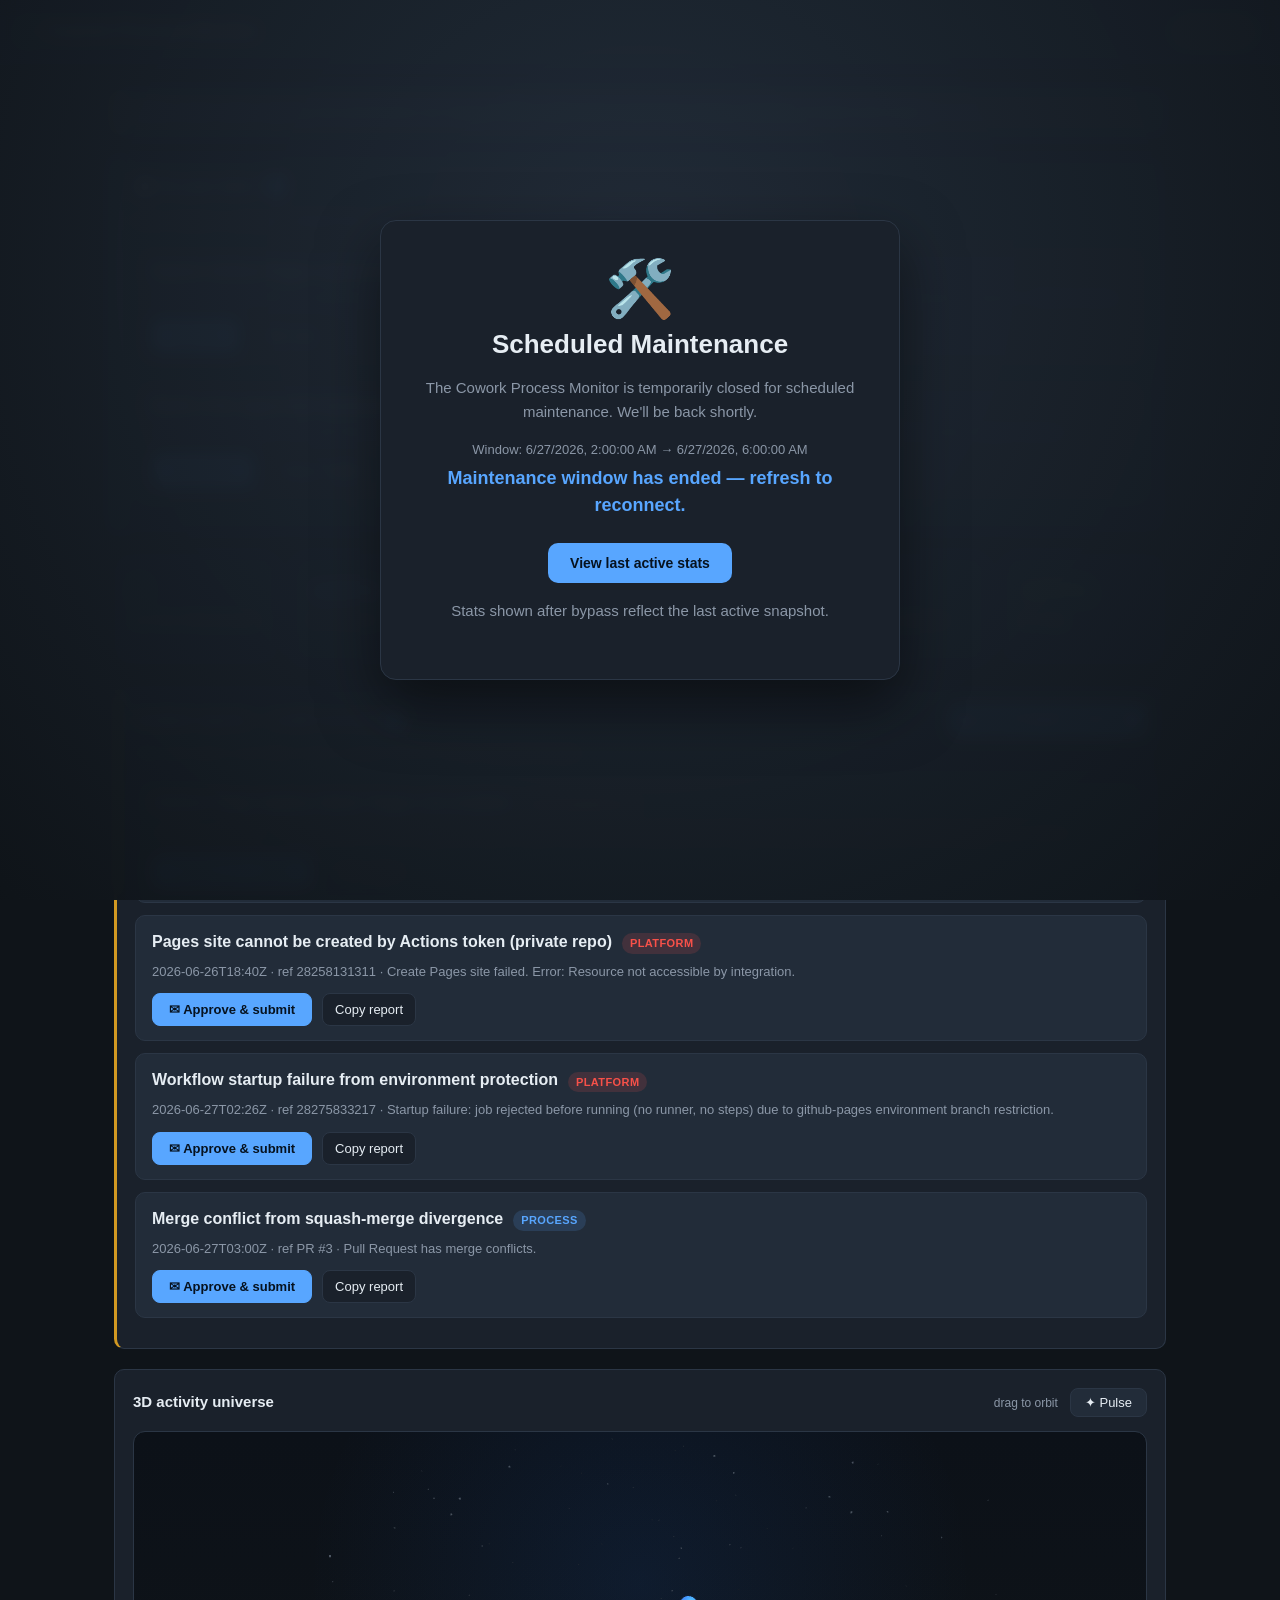
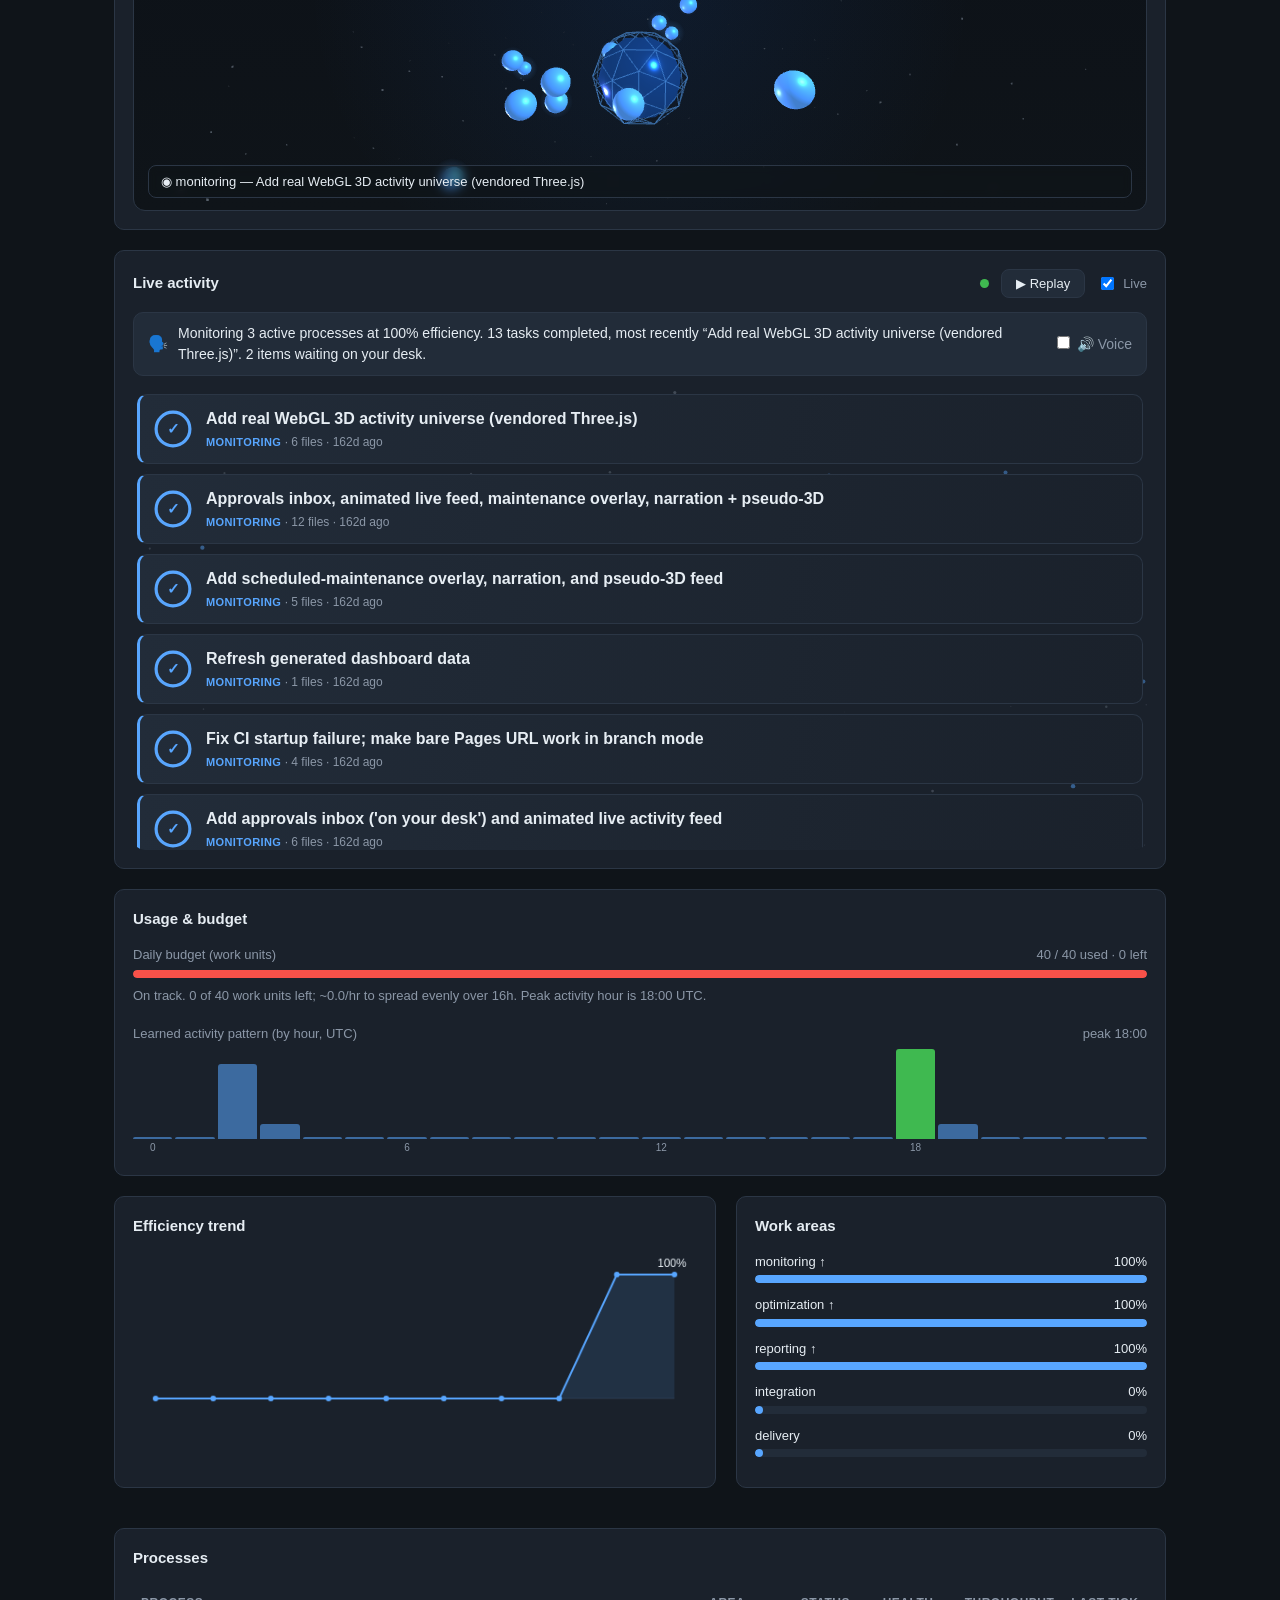
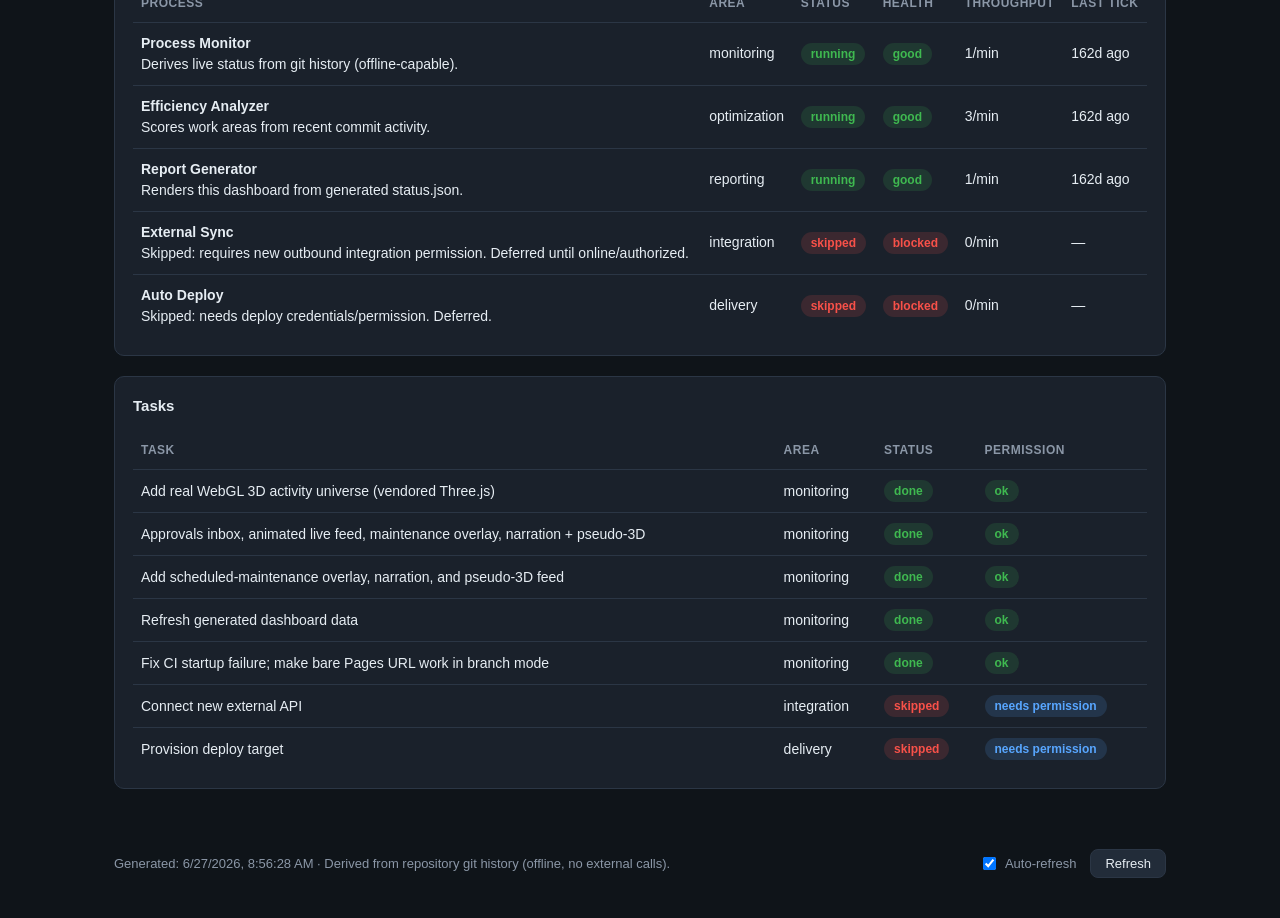
==== commit 1a6a5095: "Add one-click incident-report submission panel A 'credit recovery' panel lists each documented faile" ====
--- a/dashboard/index.html
+++ b/dashboard/index.html
@@ -45,6 +45,15 @@
     </section>
 
     <section class="cards" id="cards" hidden></section>
+
+    <section class="panel incidents" id="incidentsPanel" hidden>
+      <div class="feed-header">
+        <h2>Incident reports — credit recovery <span class="badge" id="incCount">0</span></h2>
+        <button id="submitAll" type="button" class="desk-btn primary">✉ Approve &amp; submit all</button>
+      </div>
+      <p class="desk-sub" id="incSub">One click opens a pre-filled email to support with the report. You just hit Send.</p>
+      <div id="incItems"></div>
+    </section>
 
     <section class="panel scene-panel" id="scenePanel" hidden>
       <div class="feed-header">
--- a/dashboard/assets/dashboard.css
+++ b/dashboard/assets/dashboard.css
@@ -351,3 +351,16 @@
   padding: 6px 12px; pointer-events: none;
   white-space: nowrap; overflow: hidden; text-overflow: ellipsis;
 }
+
+/* ---------- Incident reports panel ---------- */
+.incidents { border-left: 3px solid var(--warn); }
+.incidents .feed-header { margin-bottom: 6px; }
+.inc-head { display: flex; align-items: center; gap: 10px; margin-bottom: 4px; }
+.inc-fault {
+  font-size: 11px; font-weight: 700; text-transform: uppercase; letter-spacing: 0.4px;
+  padding: 2px 8px; border-radius: 999px;
+}
+.inc-platform { background: rgba(248,81,73,0.15); color: var(--bad); }
+.inc-environmental { background: rgba(210,153,34,0.15); color: var(--warn); }
+.inc-process { background: rgba(88,166,255,0.15); color: var(--accent); }
+.incidents .desk-btn.primary[disabled] { opacity: 0.5; cursor: default; }
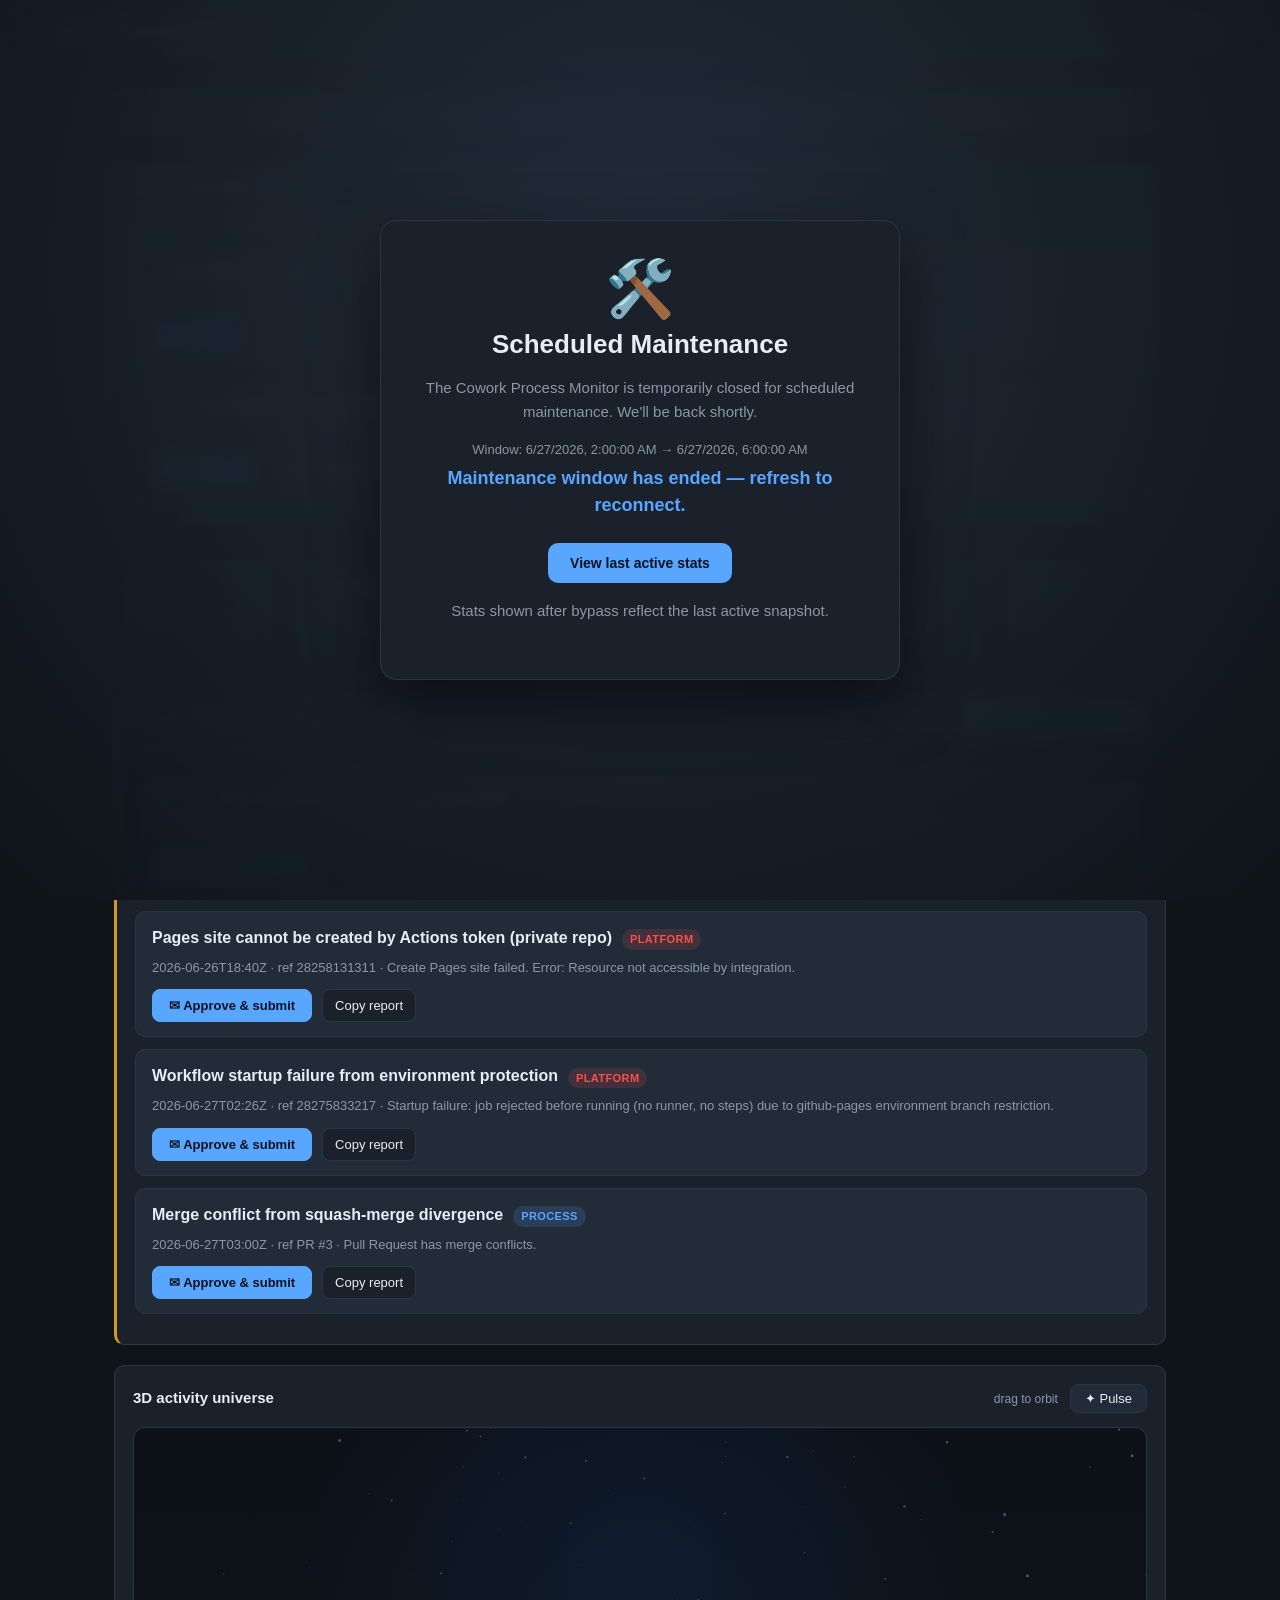
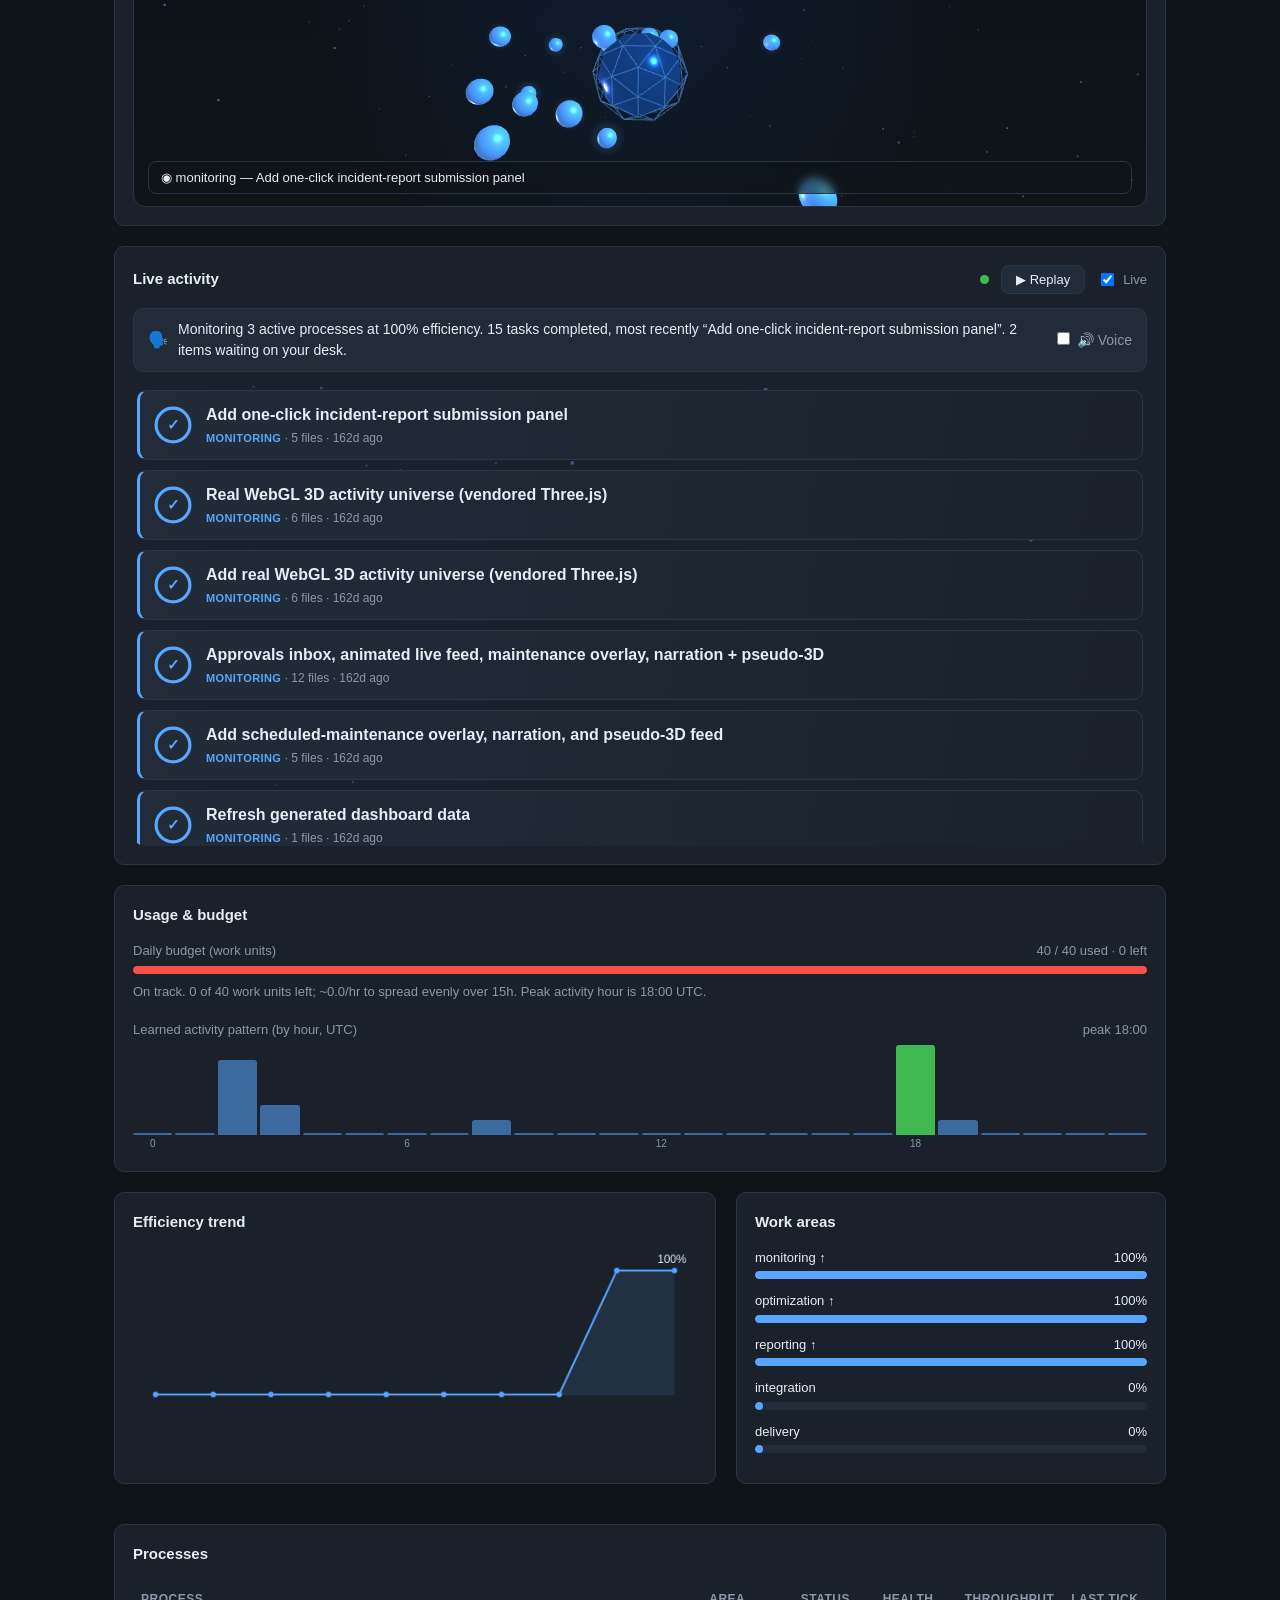
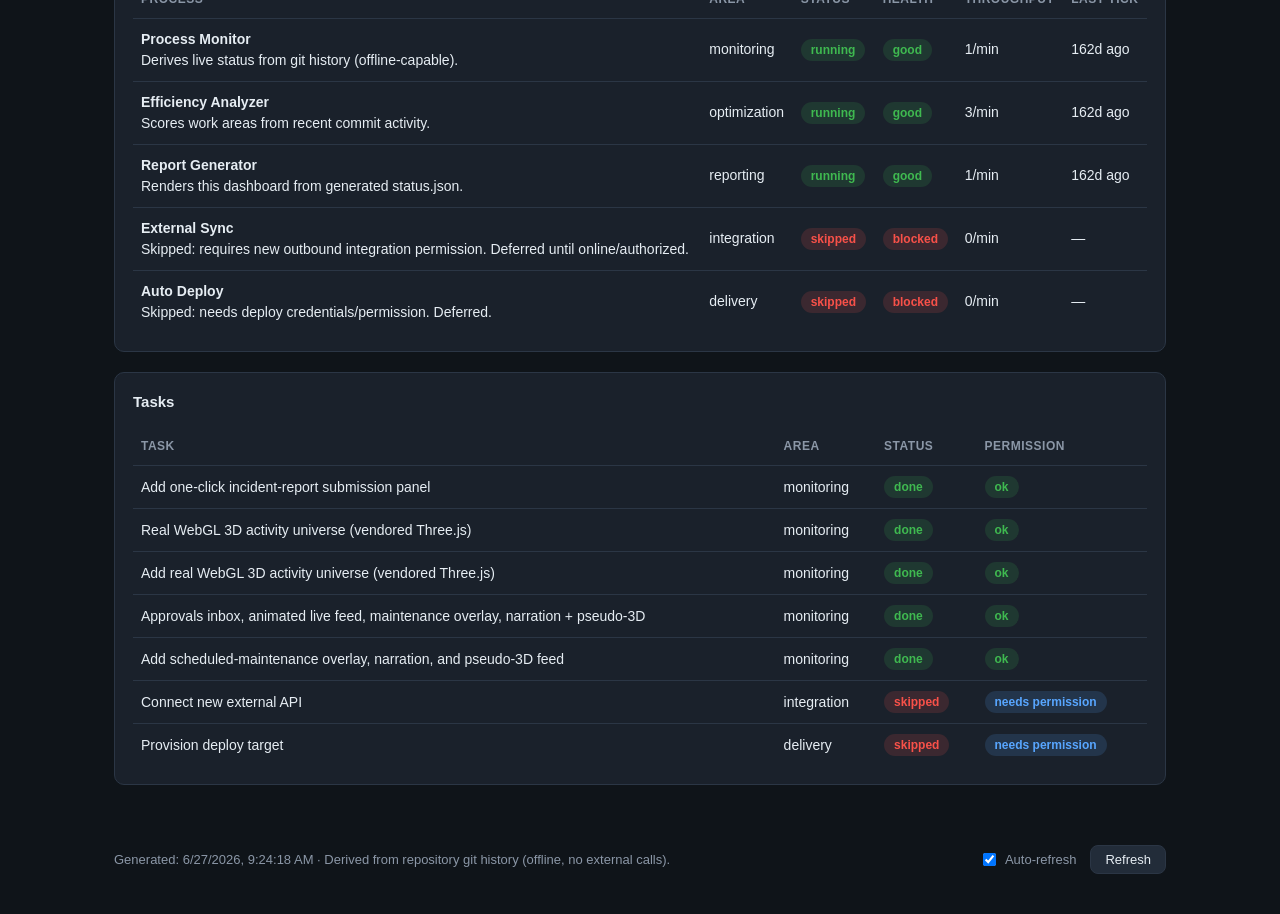
==== commit 44e38f37: "Add optional auto-send for incident reports (default off) Adds an 'Auto-send' toggle to the incident" ====
--- a/dashboard/index.html
+++ b/dashboard/index.html
@@ -49,7 +49,10 @@
     <section class="panel incidents" id="incidentsPanel" hidden>
       <div class="feed-header">
         <h2>Incident reports — credit recovery <span class="badge" id="incCount">0</span></h2>
-        <button id="submitAll" type="button" class="desk-btn primary">✉ Approve &amp; submit all</button>
+        <div class="feed-controls">
+          <label class="auto" title="When ON and a webhook is set, submit sends automatically instead of opening email"><input type="checkbox" id="autoSendToggle" /> ⚡ Auto-send</label>
+          <button id="submitAll" type="button" class="desk-btn primary">✉ Approve &amp; submit all</button>
+        </div>
       </div>
       <p class="desk-sub" id="incSub">One click opens a pre-filled email to support with the report. You just hit Send.</p>
       <div id="incItems"></div>
